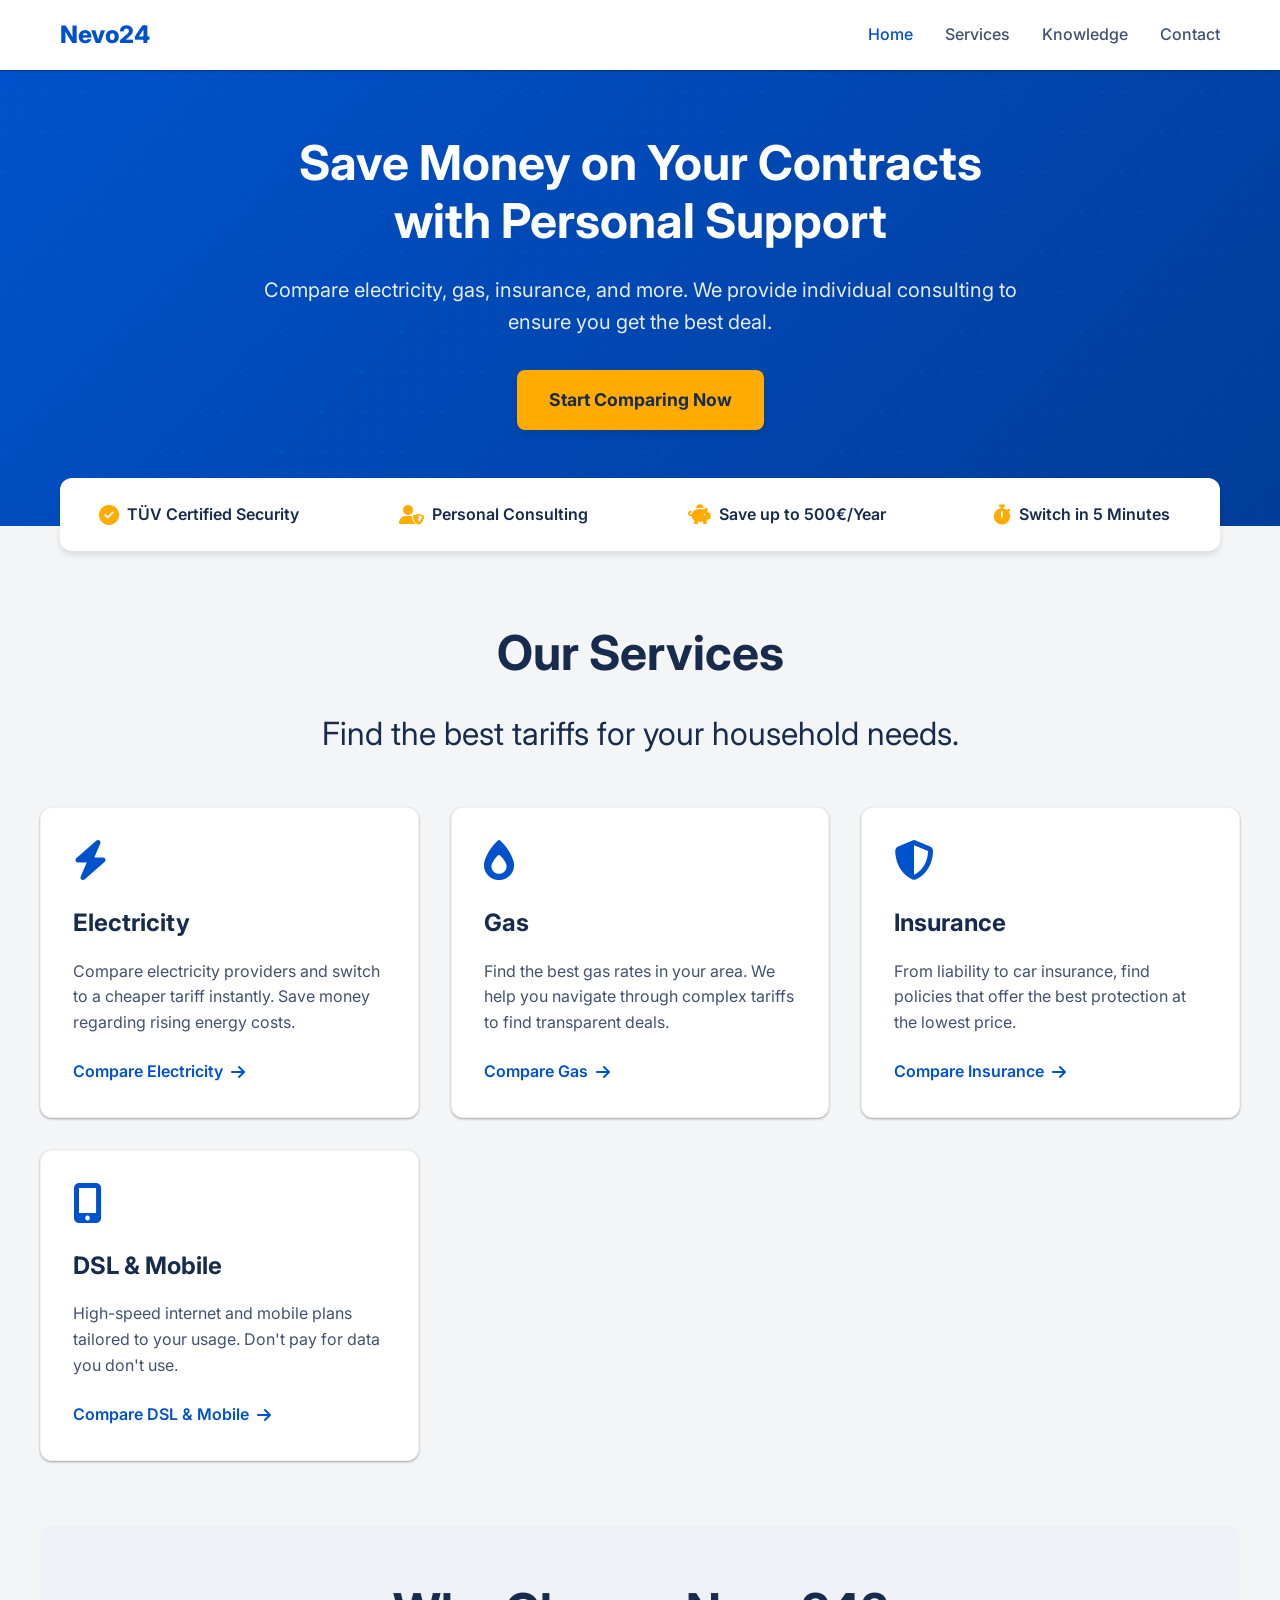
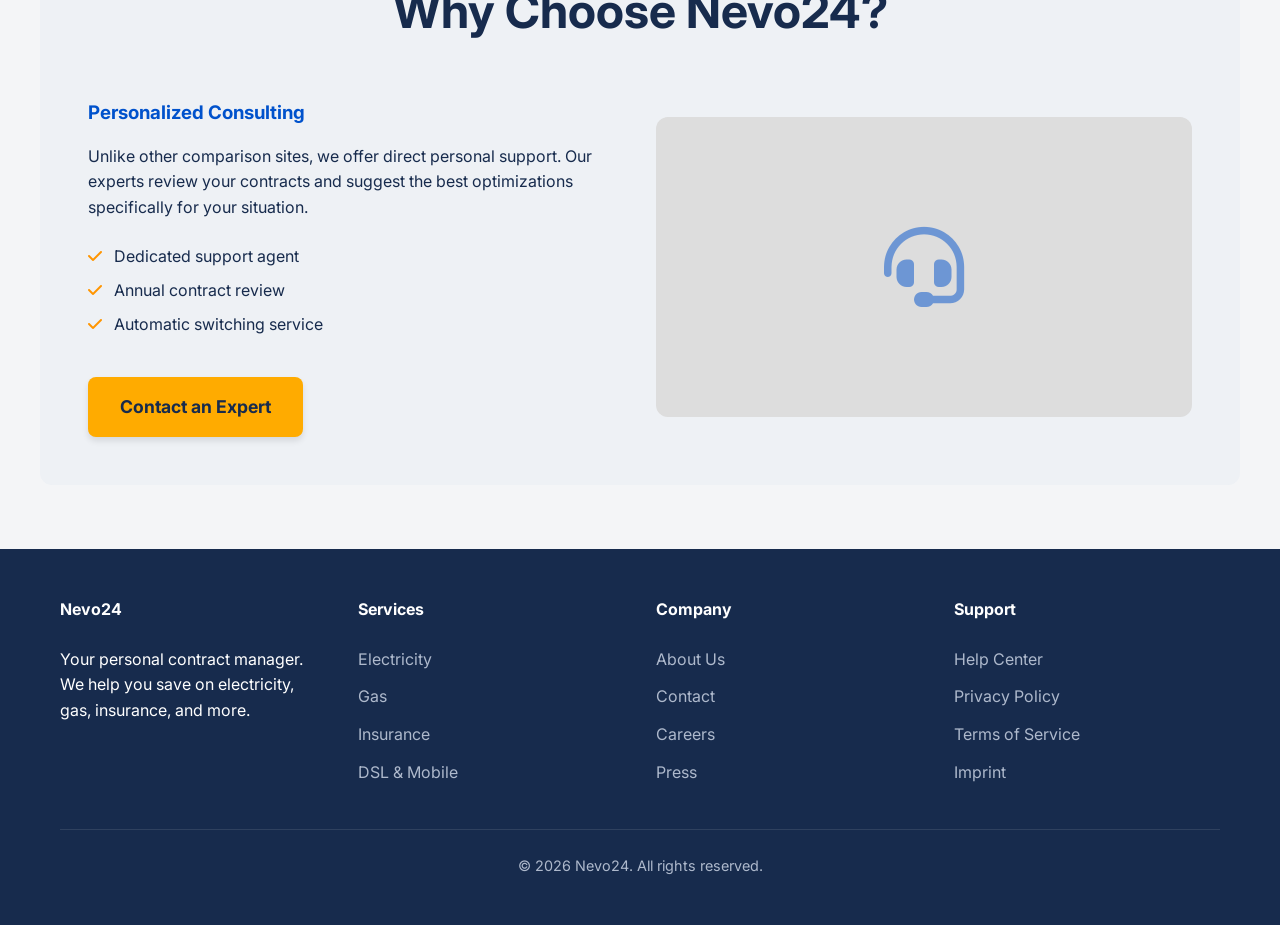
==== nevo24/index.html @ 743e7f35 "Refactor CSS architecture, implement mailto contact form and cleanup file structure" ====
<!DOCTYPE html>
<html lang="en">

<head>
    <meta charset="UTF-8">
    <meta name="viewport" content="width=device-width, initial-scale=1.0">
    <title>Nevo24 - Compare Contracts & Save | Electricity, Gas, Insurance</title>
    <meta name="description"
        content="Compare electricity, gas, insurance, and more with Nevo24. Get personal consulting support and find the best deals for your needs.">
    <link rel="stylesheet" href="css/main.css">
    <link href="https://fonts.googleapis.com/css2?family=Inter:wght@400;500;600;700;800&display=swap" rel="stylesheet">
    <!-- FontAwesome for Icons -->
    <link rel="stylesheet" href="https://cdnjs.cloudflare.com/ajax/libs/font-awesome/6.4.0/css/all.min.css">
</head>

<body>
    <header>
        <div class="container">
            <nav>
                <a href="index.html" class="logo">Nevo24</a>
                <div class="nav-links">
                    <a href="index.html" class="active">Home</a>
                    <a href="services.html">Services</a>
                    <a href="knowledge.html">Knowledge</a>
                    <a href="contact.html">Contact</a>
                </div>
                <button class="mobile-menu-btn" aria-label="Toggle menu">
                    <i class="fas fa-bars"></i>
                </button>
            </nav>
        </div>
    </header>

    <main>
        <section class="hero">
            <div class="container hero-content">
                <h1>Save Money on Your Contracts with Personal Support</h1>
                <p>Compare electricity, gas, insurance, and more. We provide individual consulting to ensure you get the
                    best deal.</p>
                <a href="services.html" class="btn-cta">Start Comparing Now</a>
            </div>
        </section>

        <!-- USP Bar -->
        <div class="container">
            <div class="usp-bar">
                <div class="usp-item">
                    <i class="fas fa-check-circle usp-icon"></i>
                    <span>TÜV Certified Security</span>
                </div>
                <div class="usp-item">
                    <i class="fas fa-user-shield usp-icon"></i>
                    <span>Personal Consulting</span>
                </div>
                <div class="usp-item">
                    <i class="fas fa-piggy-bank usp-icon"></i>
                    <span>Save up to 500€/Year</span>
                </div>
                <div class="usp-item">
                    <i class="fas fa-stopwatch usp-icon"></i>
                    <span>Switch in 5 Minutes</span>
                </div>
            </div>
        </div>

        <section class="section container">
            <div class="section-title">
                <h2>Our Services</h2>
                <p>Find the best tariffs for your household needs.</p>
            </div>

            <div class="grid">
                <article class="card">
                    <i class="fas fa-bolt card-icon"></i>
                    <h3>Electricity</h3>
                    <p>Compare electricity providers and switch to a cheaper tariff instantly. Save money regarding
                        rising energy costs.</p>
                    <a href="services.html#electricity" class="card-link">Compare Electricity <i
                            class="fas fa-arrow-right"></i></a>
                </article>

                <article class="card">
                    <i class="fas fa-burn card-icon"></i>
                    <h3>Gas</h3>
                    <p>Find the best gas rates in your area. We help you navigate through complex tariffs to find
                        transparent deals.</p>
                    <a href="services.html#gas" class="card-link">Compare Gas <i class="fas fa-arrow-right"></i></a>
                </article>

                <article class="card">
                    <i class="fas fa-shield-alt card-icon"></i>
                    <h3>Insurance</h3>
                    <p>From liability to car insurance, find policies that offer the best protection at the lowest
                        price.</p>
                    <a href="services.html#insurance" class="card-link">Compare Insurance <i
                            class="fas fa-arrow-right"></i></a>
                </article>

                <article class="card">
                    <i class="fas fa-mobile-alt card-icon"></i>
                    <h3>DSL & Mobile</h3>
                    <p>High-speed internet and mobile plans tailored to your usage. Don't pay for data you don't use.
                    </p>
                    <a href="services.html#dsl" class="card-link">Compare DSL & Mobile <i
                            class="fas fa-arrow-right"></i></a>
                </article>
            </div>
        </section>

        <section class="section container" style="background-color: #eef1f5; border-radius: 12px; padding: 3rem;">
            <div class="section-title">
                <h2>Why Choose Nevo24?</h2>
            </div>
            <div class="grid" style="grid-template-columns: 1fr 1fr; align-items: center;">
                <div>
                    <h3 style="margin-bottom: 1rem; color: var(--primary-color);">Personalized Consulting</h3>
                    <p style="margin-bottom: 1.5rem;">Unlike other comparison sites, we offer direct personal support.
                        Our experts review your contracts and suggest the best optimizations specifically for your
                        situation.</p>
                    <ul style="list-style: none;">
                        <li style="margin-bottom: 0.5rem;"><i class="fas fa-check"
                                style="color: var(--accent-hover); margin-right: 0.5rem;"></i> Dedicated support agent
                        </li>
                        <li style="margin-bottom: 0.5rem;"><i class="fas fa-check"
                                style="color: var(--accent-hover); margin-right: 0.5rem;"></i> Annual contract review
                        </li>
                        <li style="margin-bottom: 0.5rem;"><i class="fas fa-check"
                                style="color: var(--accent-hover); margin-right: 0.5rem;"></i> Automatic switching
                            service</li>
                    </ul>
                    <a href="contact.html" class="btn-cta" style="margin-top: 2rem;">Contact an Expert</a>
                </div>
                <!-- Placeholder for an image -->
                <div
                    style="background-color: #ddd; height: 300px; border-radius: 12px; display: flex; align-items: center; justify-content: center; color: #666;">
                    <i class="fas fa-headset" style="font-size: 5rem; color: var(--primary-color); opacity: 0.5;"></i>
                </div>
            </div>
        </section>
    </main>

    <footer>
        <div class="container">
            <div class="footer-content">
                <div class="footer-col">
                    <h4>Nevo24</h4>
                    <p>Your personal contract manager. We help you save on electricity, gas, insurance, and more.</p>
                </div>
                <div class="footer-col">
                    <h4>Services</h4>
                    <ul>
                        <li><a href="services.html#electricity">Electricity</a></li>
                        <li><a href="services.html#gas">Gas</a></li>
                        <li><a href="services.html#insurance">Insurance</a></li>
                        <li><a href="services.html#dsl">DSL & Mobile</a></li>
                    </ul>
                </div>
                <div class="footer-col">
                    <h4>Company</h4>
                    <ul>
                        <li><a href="#">About Us</a></li>
                        <li><a href="contact.html">Contact</a></li>
                        <li><a href="#">Careers</a></li>
                        <li><a href="#">Press</a></li>
                    </ul>
                </div>
                <div class="footer-col">
                    <h4>Support</h4>
                    <ul>
                        <li><a href="knowledge.html">Help Center</a></li>
                        <li><a href="#">Privacy Policy</a></li>
                        <li><a href="#">Terms of Service</a></li>
                        <li><a href="#">Imprint</a></li>
                    </ul>
                </div>
            </div>
            <div class="footer-bottom">
                &copy; 2026 Nevo24. All rights reserved.
            </div>
        </div>
    </footer>

    <script src="js/main.js"></script>
</body>

</html>
---- nevo24/css/main.css ----
/* Base */
@import './base/variables.css';
@import './base/reset.css';
@import './base/typography.css';

/* Layouts */
@import './layouts/grid.css';
@import './layouts/utilities.css';

/* Components */
@import './components/navbar.css';
@import './components/hero.css';
@import './components/buttons.css';
@import './components/usp.css';
@import './components/card.css';
@import './components/forms.css';
@import './components/footer.css';
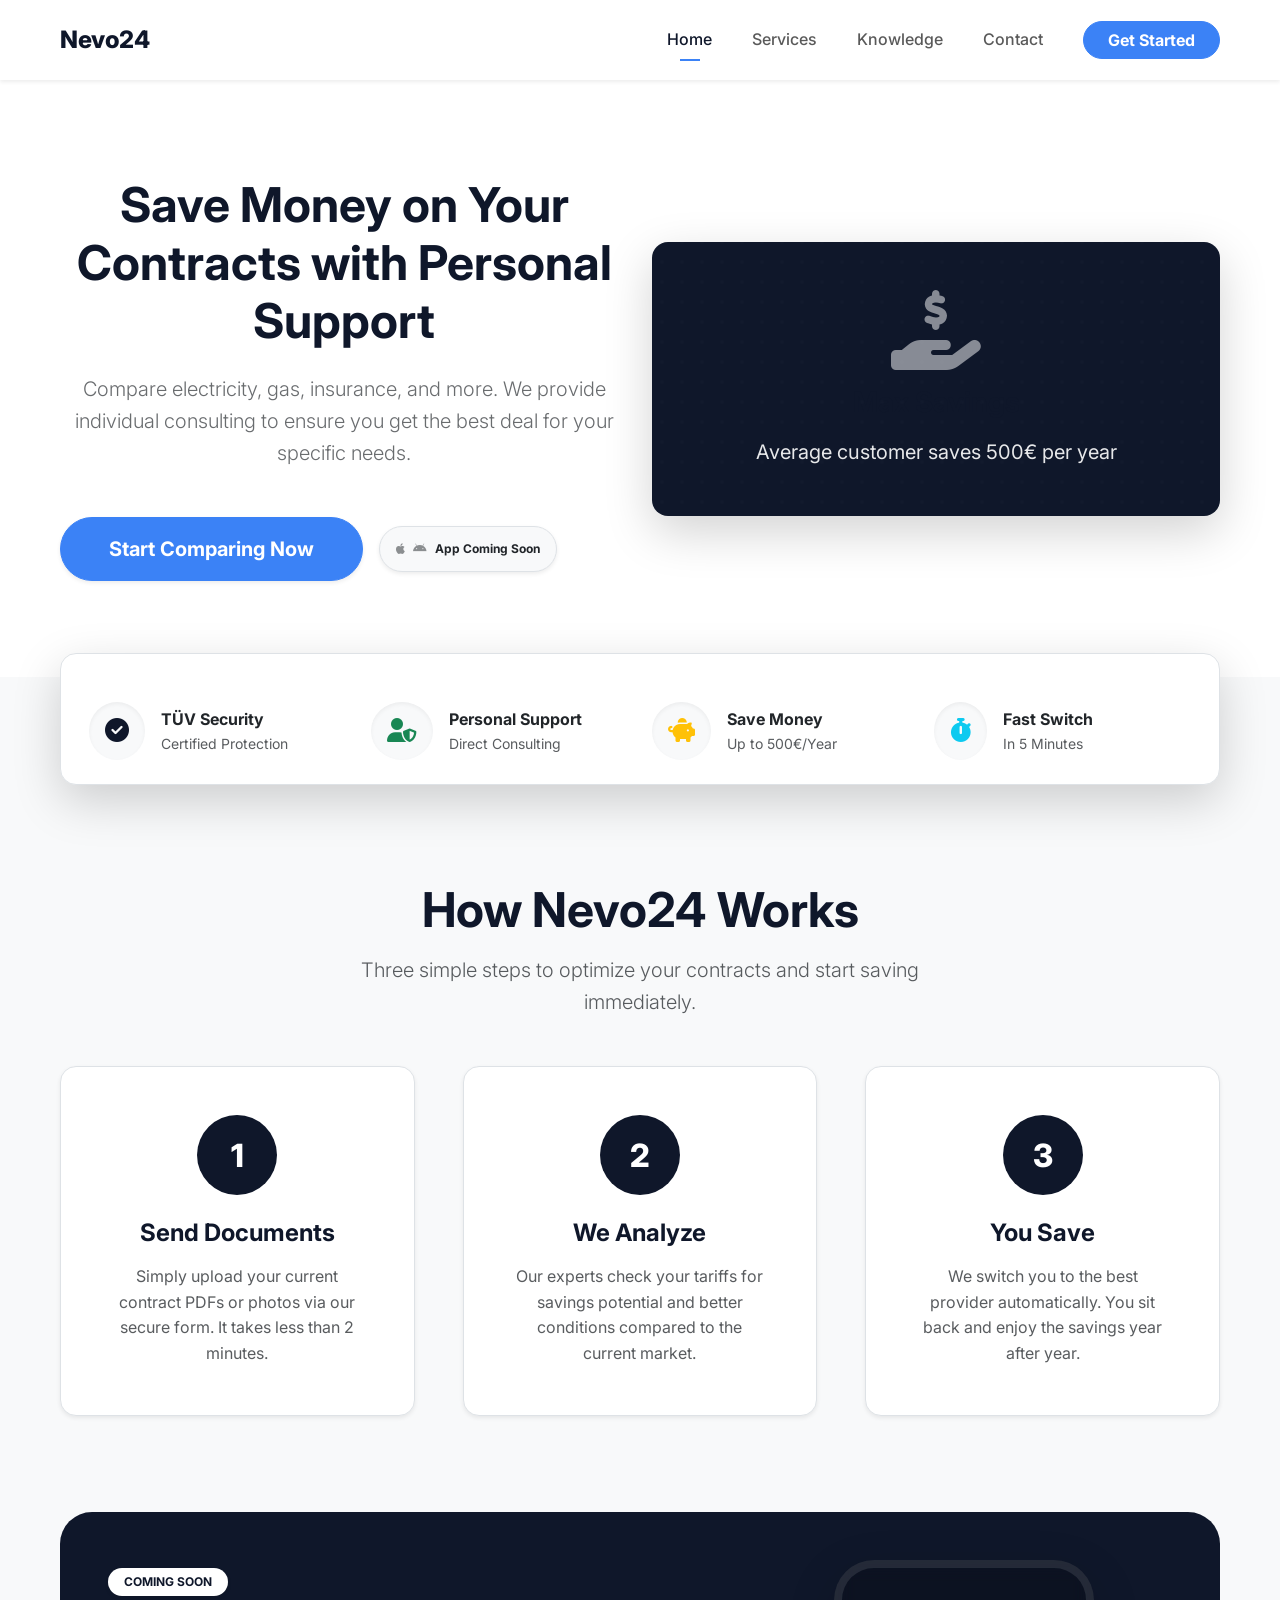
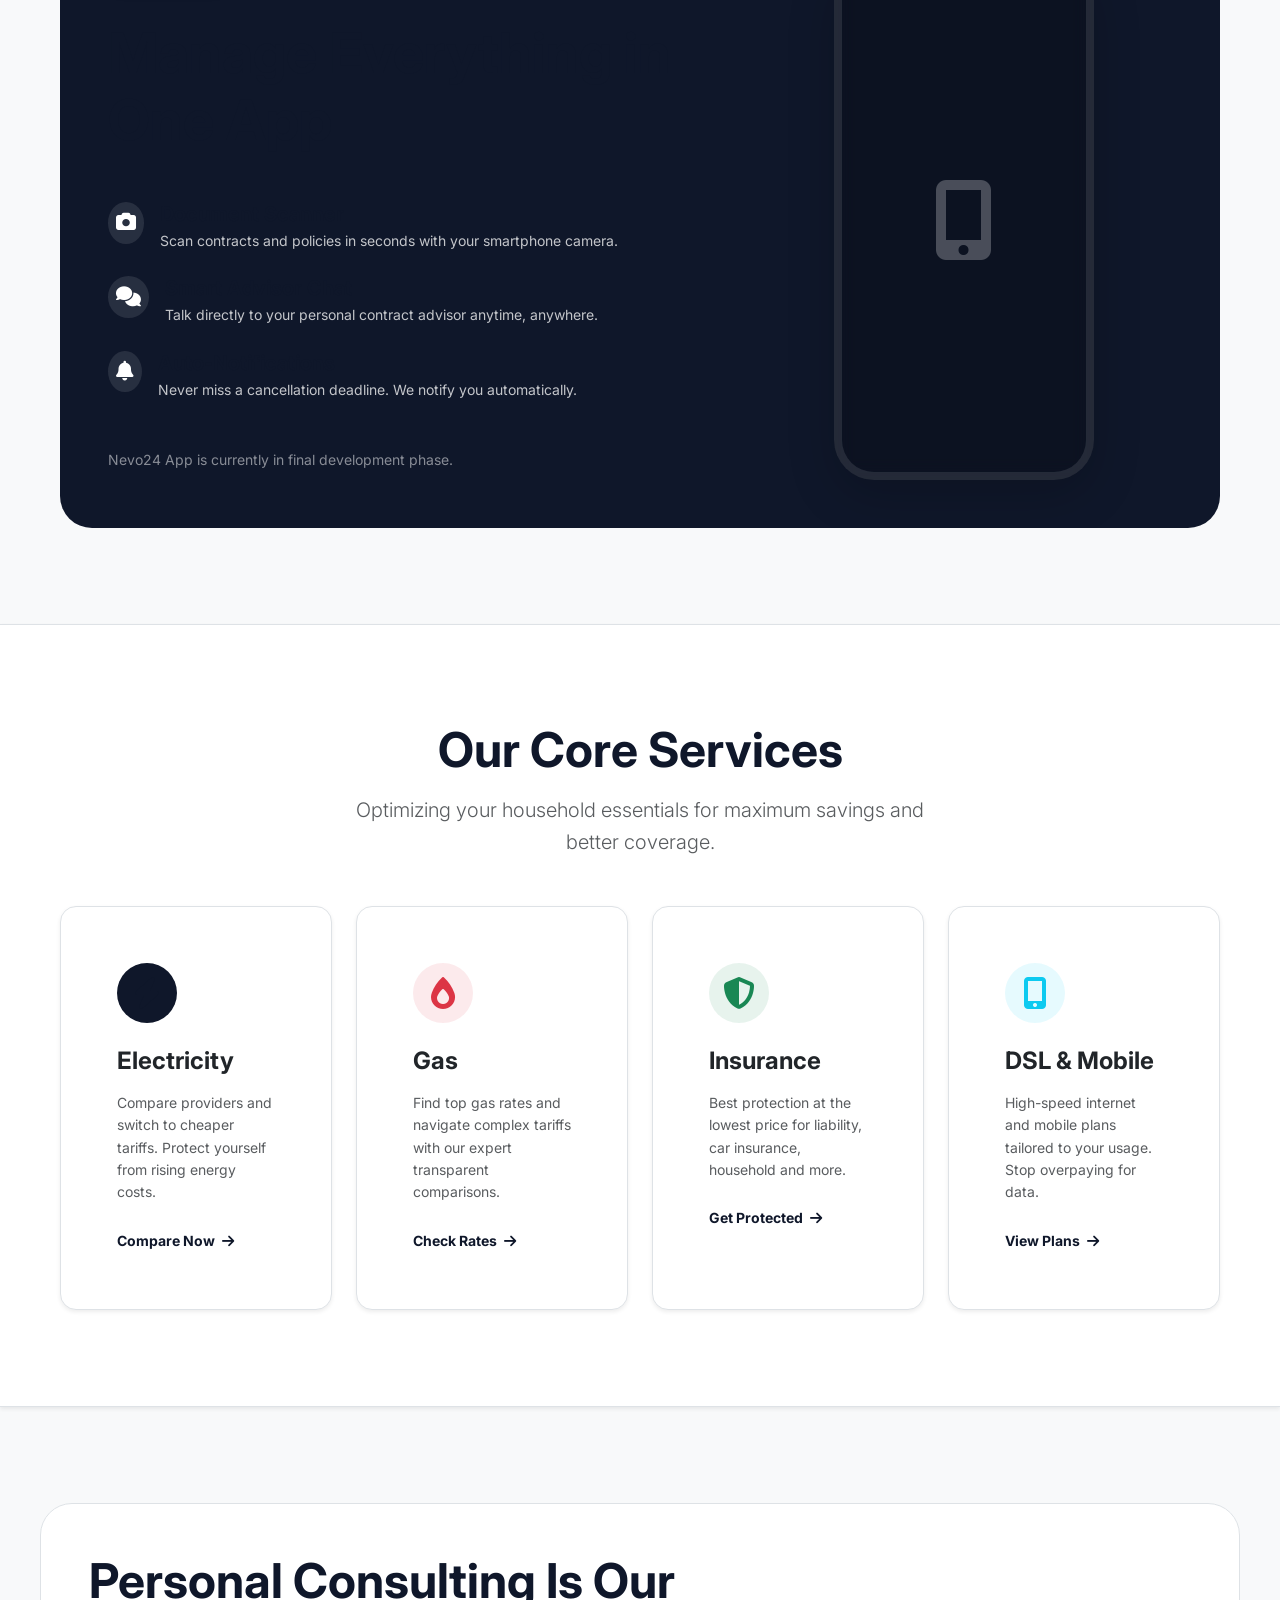
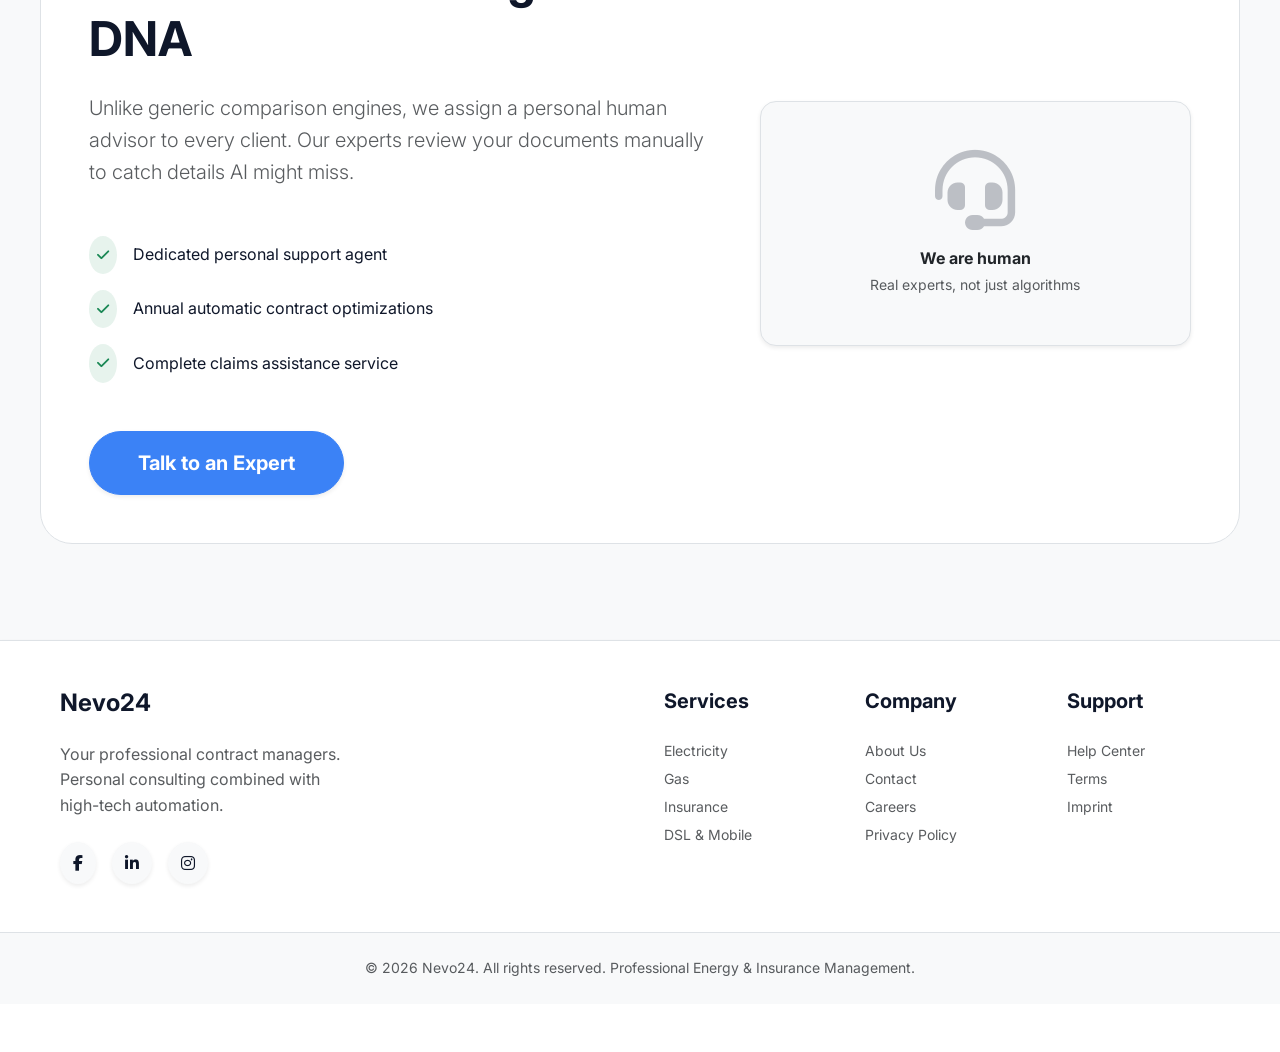
==== commit 4b21cb61: "Refine website design with Bootstrap 5 and AOS, and remove language switcher" ====
--- a/nevo24/index.html
+++ b/nevo24/index.html
@@ -7,179 +7,397 @@
     <title>Nevo24 - Compare Contracts & Save | Electricity, Gas, Insurance</title>
     <meta name="description"
         content="Compare electricity, gas, insurance, and more with Nevo24. Get personal consulting support and find the best deals for your needs.">
+
+    <!-- Bootstrap 5 CSS -->
+    <link href="https://cdn.jsdelivr.net/npm/bootstrap@5.3.2/dist/css/bootstrap.min.css" rel="stylesheet">
+    <!-- AOS CSS -->
+    <link href="https://unpkg.com/aos@2.3.1/dist/aos.css" rel="stylesheet">
+
     <link rel="stylesheet" href="css/main.css">
     <link href="https://fonts.googleapis.com/css2?family=Inter:wght@400;500;600;700;800&display=swap" rel="stylesheet">
     <!-- FontAwesome for Icons -->
     <link rel="stylesheet" href="https://cdnjs.cloudflare.com/ajax/libs/font-awesome/6.4.0/css/all.min.css">
 </head>
 
-<body>
-    <header>
+<body class="bg-light">
+    <header class="navbar navbar-expand-lg navbar-light bg-white sticky-top shadow-sm py-3">
         <div class="container">
-            <nav>
-                <a href="index.html" class="logo">Nevo24</a>
-                <div class="nav-links">
-                    <a href="index.html" class="active">Home</a>
-                    <a href="services.html">Services</a>
-                    <a href="knowledge.html">Knowledge</a>
-                    <a href="contact.html">Contact</a>
-                </div>
-                <button class="mobile-menu-btn" aria-label="Toggle menu">
-                    <i class="fas fa-bars"></i>
-                </button>
-            </nav>
+            <a href="index.html" class="navbar-brand logo text-decoration-none">Nevo24</a>
+            <button class="navbar-toggler border-0" type="button" data-bs-toggle="collapse"
+                data-bs-target="#navbarContent" aria-label="Toggle navigation">
+                <i class="fas fa-bars"></i>
+            </button>
+            <div class="collapse navbar-collapse" id="navbarContent">
+                <div class="navbar-nav ms-auto gap-4 align-items-lg-center">
+                    <a href="index.html" class="nav-link active fw-medium">Home</a>
+                    <a href="services.html" class="nav-link fw-medium">Services</a>
+                    <a href="knowledge.html" class="nav-link fw-medium">Knowledge</a>
+                    <a href="contact.html" class="nav-link fw-medium">Contact</a>
+                    <a href="contact.html" class="btn btn-primary px-4 rounded-pill fw-bold ms-lg-2">Get Started</a>
+                </div>
+            </div>
         </div>
     </header>
 
     <main>
-        <section class="hero">
-            <div class="container hero-content">
-                <h1>Save Money on Your Contracts with Personal Support</h1>
-                <p>Compare electricity, gas, insurance, and more. We provide individual consulting to ensure you get the
-                    best deal.</p>
-                <a href="services.html" class="btn-cta">Start Comparing Now</a>
+        <section class="hero py-5 min-vh-75 d-flex align-items-center bg-white">
+            <div class="container py-5">
+                <div class="row align-items-center">
+                    <div class="col-lg-6 hero-content" data-aos="fade-up">
+                        <h1 class="display-3 fw-bold mb-4 text-primary">Save Money on Your Contracts with Personal
+                            Support</h1>
+                        <p class="lead text-muted mb-5">Compare electricity, gas, insurance, and more. We provide
+                            individual consulting to ensure you get the best deal for your specific needs.</p>
+                        <div class="d-flex flex-wrap gap-3 align-items-center">
+                            <a href="services.html"
+                                class="btn btn-primary btn-lg px-5 py-3 rounded-pill fw-bold shadow-sm">Start Comparing
+                                Now</a>
+                            <div
+                                class="badge rounded-pill bg-light text-dark p-3 border shadow-sm d-flex align-items-center gap-2">
+                                <i class="fab fa-apple opacity-50"></i> <i class="fab fa-android opacity-50"></i>
+                                <span class="fw-bold">App Coming Soon</span>
+                            </div>
+                        </div>
+                    </div>
+                    <div class="col-lg-6 mt-5 mt-lg-0" data-aos="fade-left" data-aos-delay="200">
+                        <div class="position-relative">
+                            <div
+                                class="bg-primary rounded-4 shadow-lg p-5 text-white text-center transform-hover transition">
+                                <i class="fas fa-hand-holding-usd display-1 opacity-50 mb-3"></i>
+                                <h3 class="fw-bold">Max Savings</h3>
+                                <p class="mb-0">Average customer saves 500€ per year</p>
+                            </div>
+                        </div>
+                    </div>
+                </div>
             </div>
         </section>
 
         <!-- USP Bar -->
-        <div class="container">
-            <div class="usp-bar">
-                <div class="usp-item">
-                    <i class="fas fa-check-circle usp-icon"></i>
-                    <span>TÜV Certified Security</span>
-                </div>
-                <div class="usp-item">
-                    <i class="fas fa-user-shield usp-icon"></i>
-                    <span>Personal Consulting</span>
-                </div>
-                <div class="usp-item">
-                    <i class="fas fa-piggy-bank usp-icon"></i>
-                    <span>Save up to 500€/Year</span>
-                </div>
-                <div class="usp-item">
-                    <i class="fas fa-stopwatch usp-icon"></i>
-                    <span>Switch in 5 Minutes</span>
+        <div class="container mt-n5 position-relative z-2">
+            <div class="row row-cols-1 row-cols-md-2 row-cols-lg-4 g-4 py-4 px-3 bg-white shadow-lg rounded-4 border mx-0"
+                data-aos="fade-up" data-aos-delay="400">
+                <div class="col d-flex align-items-center gap-3">
+                    <div class="bg-light text-primary rounded-circle p-3 shadow-inner">
+                        <i class="fas fa-check-circle fa-xl"></i>
+                    </div>
+                    <div>
+                        <div class="fw-bold text-dark">TÜV Security</div>
+                        <div class="small text-muted">Certified Protection</div>
+                    </div>
+                </div>
+                <div class="col d-flex align-items-center gap-3">
+                    <div class="bg-light text-success rounded-circle p-3 shadow-inner">
+                        <i class="fas fa-user-shield fa-xl"></i>
+                    </div>
+                    <div>
+                        <div class="fw-bold text-dark">Personal Support</div>
+                        <div class="small text-muted">Direct Consulting</div>
+                    </div>
+                </div>
+                <div class="col d-flex align-items-center gap-3">
+                    <div class="bg-light text-warning rounded-circle p-3 shadow-inner">
+                        <i class="fas fa-piggy-bank fa-xl"></i>
+                    </div>
+                    <div>
+                        <div class="fw-bold text-dark">Save Money</div>
+                        <div class="small text-muted">Up to 500€/Year</div>
+                    </div>
+                </div>
+                <div class="col d-flex align-items-center gap-3">
+                    <div class="bg-light text-info rounded-circle p-3 shadow-inner">
+                        <i class="fas fa-stopwatch fa-xl"></i>
+                    </div>
+                    <div>
+                        <div class="fw-bold text-dark">Fast Switch</div>
+                        <div class="small text-muted">In 5 Minutes</div>
+                    </div>
                 </div>
             </div>
         </div>
 
-        <section class="section container">
-            <div class="section-title">
-                <h2>Our Services</h2>
-                <p>Find the best tariffs for your household needs.</p>
-            </div>
-
-            <div class="grid">
-                <article class="card">
-                    <i class="fas fa-bolt card-icon"></i>
-                    <h3>Electricity</h3>
-                    <p>Compare electricity providers and switch to a cheaper tariff instantly. Save money regarding
-                        rising energy costs.</p>
-                    <a href="services.html#electricity" class="card-link">Compare Electricity <i
-                            class="fas fa-arrow-right"></i></a>
-                </article>
-
-                <article class="card">
-                    <i class="fas fa-burn card-icon"></i>
-                    <h3>Gas</h3>
-                    <p>Find the best gas rates in your area. We help you navigate through complex tariffs to find
-                        transparent deals.</p>
-                    <a href="services.html#gas" class="card-link">Compare Gas <i class="fas fa-arrow-right"></i></a>
-                </article>
-
-                <article class="card">
-                    <i class="fas fa-shield-alt card-icon"></i>
-                    <h3>Insurance</h3>
-                    <p>From liability to car insurance, find policies that offer the best protection at the lowest
-                        price.</p>
-                    <a href="services.html#insurance" class="card-link">Compare Insurance <i
-                            class="fas fa-arrow-right"></i></a>
-                </article>
-
-                <article class="card">
-                    <i class="fas fa-mobile-alt card-icon"></i>
-                    <h3>DSL & Mobile</h3>
-                    <p>High-speed internet and mobile plans tailored to your usage. Don't pay for data you don't use.
-                    </p>
-                    <a href="services.html#dsl" class="card-link">Compare DSL & Mobile <i
-                            class="fas fa-arrow-right"></i></a>
-                </article>
+        <!-- How it Works -->
+        <section class="section py-5 my-5">
+            <div class="container text-center">
+                <div class="section-title mb-5" data-aos="fade-up">
+                    <h2 class="display-5 fw-bold mb-3">How Nevo24 Works</h2>
+                    <p class="text-muted lead mx-auto" style="max-width: 600px;">Three simple steps to optimize your
+                        contracts and start saving immediately.</p>
+                </div>
+                <div class="row g-5">
+                    <div class="col-md-4" data-aos="fade-up" data-aos-delay="100">
+                        <div class="bg-white p-5 rounded-4 shadow-sm border h-100 transition shadow-hover">
+                            <div class="bg-primary text-white d-inline-flex align-items-center justify-content-center rounded-circle mb-4"
+                                style="width: 80px; height: 80px; font-size: 2rem; font-weight: 800;">1</div>
+                            <h3 class="fw-bold h4 mb-3">Send Documents</h3>
+                            <p class="text-muted mb-0">Simply upload your current contract PDFs or photos via our secure
+                                form. It takes less than 2 minutes.</p>
+                        </div>
+                    </div>
+                    <div class="col-md-4" data-aos="fade-up" data-aos-delay="200">
+                        <div class="bg-white p-5 rounded-4 shadow-sm border h-100 transition shadow-hover">
+                            <div class="bg-primary text-white d-inline-flex align-items-center justify-content-center rounded-circle mb-4"
+                                style="width: 80px; height: 80px; font-size: 2rem; font-weight: 800;">2</div>
+                            <h3 class="fw-bold h4 mb-3">We Analyze</h3>
+                            <p class="text-muted mb-0">Our experts check your tariffs for savings potential and better
+                                conditions compared to the current market.</p>
+                        </div>
+                    </div>
+                    <div class="col-md-4" data-aos="fade-up" data-aos-delay="300">
+                        <div class="bg-white p-5 rounded-4 shadow-sm border h-100 transition shadow-hover">
+                            <div class="bg-primary text-white d-inline-flex align-items-center justify-content-center rounded-circle mb-4"
+                                style="width: 80px; height: 80px; font-size: 2rem; font-weight: 800;">3</div>
+                            <h3 class="fw-bold h4 mb-3">You Save</h3>
+                            <p class="text-muted mb-0">We switch you to the best provider automatically. You sit back
+                                and enjoy the savings year after year.</p>
+                        </div>
+                    </div>
+                </div>
             </div>
         </section>
 
-        <section class="section container" style="background-color: #eef1f5; border-radius: 12px; padding: 3rem;">
-            <div class="section-title">
-                <h2>Why Choose Nevo24?</h2>
-            </div>
-            <div class="grid" style="grid-template-columns: 1fr 1fr; align-items: center;">
-                <div>
-                    <h3 style="margin-bottom: 1rem; color: var(--primary-color);">Personalized Consulting</h3>
-                    <p style="margin-bottom: 1.5rem;">Unlike other comparison sites, we offer direct personal support.
-                        Our experts review your contracts and suggest the best optimizations specifically for your
-                        situation.</p>
-                    <ul style="list-style: none;">
-                        <li style="margin-bottom: 0.5rem;"><i class="fas fa-check"
-                                style="color: var(--accent-hover); margin-right: 0.5rem;"></i> Dedicated support agent
-                        </li>
-                        <li style="margin-bottom: 0.5rem;"><i class="fas fa-check"
-                                style="color: var(--accent-hover); margin-right: 0.5rem;"></i> Annual contract review
-                        </li>
-                        <li style="margin-bottom: 0.5rem;"><i class="fas fa-check"
-                                style="color: var(--accent-hover); margin-right: 0.5rem;"></i> Automatic switching
-                            service</li>
-                    </ul>
-                    <a href="contact.html" class="btn-cta" style="margin-top: 2rem;">Contact an Expert</a>
-                </div>
-                <!-- Placeholder for an image -->
-                <div
-                    style="background-color: #ddd; height: 300px; border-radius: 12px; display: flex; align-items: center; justify-content: center; color: #666;">
-                    <i class="fas fa-headset" style="font-size: 5rem; color: var(--primary-color); opacity: 0.5;"></i>
+        <!-- App Teaser -->
+        <section class="container mb-5 pb-5">
+            <div class="bg-primary p-5 p-lg-5 rounded-5 text-white shadow-xl position-relative overflow-hidden"
+                data-aos="zoom-in">
+                <div class="row align-items-center g-5 position-relative z-2">
+                    <div class="col-lg-7">
+                        <span class="badge bg-white text-primary rounded-pill mb-4 px-3 py-2 fw-bold shadow-sm">COMING
+                            SOON</span>
+                        <h2 class="display-4 fw-bold mb-4">Manage Everything in One App</h2>
+                        <div class="row g-4 mt-2">
+                            <div class="col-md-12 d-flex align-items-start gap-3">
+                                <div class="bg-white bg-opacity-10 rounded-circle p-2 text-white">
+                                    <i class="fas fa-camera fa-lg"></i>
+                                </div>
+                                <div>
+                                    <h5 class="fw-bold mb-1">Document Scanner</h5>
+                                    <p class="mb-0 opacity-75 small">Scan contracts and policies in seconds with your
+                                        smartphone camera.</p>
+                                </div>
+                            </div>
+                            <div class="col-md-12 d-flex align-items-start gap-3">
+                                <div class="bg-white bg-opacity-10 rounded-circle p-2 text-white">
+                                    <i class="fas fa-comments fa-lg"></i>
+                                </div>
+                                <div>
+                                    <h5 class="fw-bold mb-1">Smart Advisor Chat</h5>
+                                    <p class="mb-0 opacity-75 small">Talk directly to your personal contract advisor
+                                        anytime, anywhere.</p>
+                                </div>
+                            </div>
+                            <div class="col-md-12 d-flex align-items-start gap-3">
+                                <div class="bg-white bg-opacity-10 rounded-circle p-2 text-white">
+                                    <i class="fas fa-bell fa-lg"></i>
+                                </div>
+                                <div>
+                                    <h5 class="fw-bold mb-1">Auto-Notifications</h5>
+                                    <p class="mb-0 opacity-75 small">Never miss a cancellation deadline. We notify you
+                                        automatically.</p>
+                                </div>
+                            </div>
+                        </div>
+                        <div class="mt-5 opacity-50 small fs-italic">Nevo24 App is currently in final development phase.
+                        </div>
+                    </div>
+                    <div class="col-lg-5 d-none d-lg-block text-center">
+                        <div class="mockup-phone shadow-lg mx-auto"
+                            style="width: 260px; height: 520px; border: 8px solid rgba(255,255,255,0.1); border-radius: 40px; background: rgba(0,0,0,0.2); backdrop-filter: blur(10px); display: flex; align-items: center; justify-content: center;">
+                            <i class="fas fa-mobile-alt display-1 opacity-25"></i>
+                        </div>
+                    </div>
+                </div>
+            </div>
+        </section>
+
+        <section class="py-5 bg-white shadow-sm border-top border-bottom">
+            <div class="container py-5 text-center">
+                <div class="section-title mb-5" data-aos="fade-up">
+                    <h2 class="display-5 fw-bold mb-3">Our Core Services</h2>
+                    <p class="text-muted lead mx-auto" style="max-width: 600px;">Optimizing your household essentials
+                        for maximum savings and better coverage.</p>
+                </div>
+                <div class="row g-4 text-start">
+                    <div class="col-md-6 col-lg-3" data-aos="fade-up" data-aos-delay="100">
+                        <div class="card h-100 border shadow-sm transition shadow-hover rounded-4">
+                            <div class="card-body p-4">
+                                <div class="bg-primary bg-opacity-10 text-primary rounded-circle d-flex align-items-center justify-content-center p-3 mb-4"
+                                    style="width: 60px; height: 60px;">
+                                    <i class="fas fa-bolt fa-2xl"></i>
+                                </div>
+                                <h3 class="fw-bold h5 mb-3">Electricity</h3>
+                                <p class="text-muted small mb-4">Compare providers and switch to cheaper tariffs.
+                                    Protect yourself from rising energy costs.</p>
+                                <a href="services.html#electricity"
+                                    class="text-primary fw-bold text-decoration-none small stretched-link">Compare Now
+                                    <i class="fas fa-arrow-right ms-1"></i></a>
+                            </div>
+                        </div>
+                    </div>
+                    <div class="col-md-6 col-lg-3" data-aos="fade-up" data-aos-delay="200">
+                        <div class="card h-100 border shadow-sm transition shadow-hover rounded-4">
+                            <div class="card-body p-4">
+                                <div class="bg-danger bg-opacity-10 text-danger rounded-circle d-flex align-items-center justify-content-center p-3 mb-4"
+                                    style="width: 60px; height: 60px;">
+                                    <i class="fas fa-burn fa-2xl"></i>
+                                </div>
+                                <h3 class="fw-bold h5 mb-3">Gas</h3>
+                                <p class="text-muted small mb-4">Find top gas rates and navigate complex tariffs with
+                                    our expert transparent comparisons.</p>
+                                <a href="services.html#gas"
+                                    class="text-primary fw-bold text-decoration-none small stretched-link">Check Rates
+                                    <i class="fas fa-arrow-right ms-1"></i></a>
+                            </div>
+                        </div>
+                    </div>
+                    <div class="col-md-6 col-lg-3" data-aos="fade-up" data-aos-delay="300">
+                        <div class="card h-100 border shadow-sm transition shadow-hover rounded-4">
+                            <div class="card-body p-4">
+                                <div class="bg-success bg-opacity-10 text-success rounded-circle d-flex align-items-center justify-content-center p-3 mb-4"
+                                    style="width: 60px; height: 60px;">
+                                    <i class="fas fa-shield-alt fa-2xl"></i>
+                                </div>
+                                <h3 class="fw-bold h5 mb-3">Insurance</h3>
+                                <p class="text-muted small mb-4">Best protection at the lowest price for liability, car
+                                    insurance, household and more.</p>
+                                <a href="services.html#insurance"
+                                    class="text-primary fw-bold text-decoration-none small stretched-link">Get Protected
+                                    <i class="fas fa-arrow-right ms-1"></i></a>
+                            </div>
+                        </div>
+                    </div>
+                    <div class="col-md-6 col-lg-3" data-aos="fade-up" data-aos-delay="400">
+                        <div class="card h-100 border shadow-sm transition shadow-hover rounded-4">
+                            <div class="card-body p-4">
+                                <div class="bg-info bg-opacity-10 text-info rounded-circle d-flex align-items-center justify-content-center p-3 mb-4"
+                                    style="width: 60px; height: 60px;">
+                                    <i class="fas fa-mobile-alt fa-2xl"></i>
+                                </div>
+                                <h3 class="fw-bold h5 mb-3">DSL & Mobile</h3>
+                                <p class="text-muted small mb-4">High-speed internet and mobile plans tailored to your
+                                    usage. Stop overpaying for data.</p>
+                                <a href="services.html#dsl"
+                                    class="text-primary fw-bold text-decoration-none small stretched-link">View Plans <i
+                                        class="fas fa-arrow-right ms-1"></i></a>
+                            </div>
+                        </div>
+                    </div>
+                </div>
+            </div>
+        </section>
+
+        <!-- Why Choose Section -->
+        <section class="section py-5 my-5">
+            <div class="container py-5 px-5 bg-white border shadow-md rounded-5" data-aos="fade-up">
+                <div class="row align-items-center g-5">
+                    <div class="col-lg-7">
+                        <h2 class="display-5 fw-bold mb-4">Personal Consulting Is Our DNA</h2>
+                        <p class="lead text-muted mb-5">Unlike generic comparison engines, we assign a personal human
+                            advisor to every client. Our experts review your documents manually to catch details AI
+                            might miss.</p>
+                        <ul class="list-unstyled mb-5">
+                            <li class="d-flex align-items-center gap-3 mb-3">
+                                <div class="bg-success bg-opacity-10 text-success rounded-circle p-2 small"><i
+                                        class="fas fa-check"></i></div>
+                                <span>Dedicated personal support agent</span>
+                            </li>
+                            <li class="d-flex align-items-center gap-3 mb-3">
+                                <div class="bg-success bg-opacity-10 text-success rounded-circle p-2 small"><i
+                                        class="fas fa-check"></i></div>
+                                <span>Annual automatic contract optimizations</span>
+                            </li>
+                            <li class="d-flex align-items-center gap-3 mb-3">
+                                <div class="bg-success bg-opacity-10 text-success rounded-circle p-2 small"><i
+                                        class="fas fa-check"></i></div>
+                                <span>Complete claims assistance service</span>
+                            </li>
+                        </ul>
+                        <a href="contact.html"
+                            class="btn btn-primary btn-lg px-5 py-3 rounded-pill fw-bold shadow-sm">Talk to an
+                            Expert</a>
+                    </div>
+                    <div class="col-lg-5 text-center px-4">
+                        <div class="bg-light p-5 rounded-4 border shadow-sm position-relative">
+                            <i class="fas fa-headset display-1 text-primary opacity-25 mb-3"></i>
+                            <div class="fw-bold text-dark">We are human</div>
+                            <small class="text-muted">Real experts, not just algorithms</small>
+                        </div>
+                    </div>
                 </div>
             </div>
         </section>
     </main>
 
-    <footer>
-        <div class="container">
-            <div class="footer-content">
-                <div class="footer-col">
-                    <h4>Nevo24</h4>
-                    <p>Your personal contract manager. We help you save on electricity, gas, insurance, and more.</p>
-                </div>
-                <div class="footer-col">
-                    <h4>Services</h4>
-                    <ul>
-                        <li><a href="services.html#electricity">Electricity</a></li>
-                        <li><a href="services.html#gas">Gas</a></li>
-                        <li><a href="services.html#insurance">Insurance</a></li>
-                        <li><a href="services.html#dsl">DSL & Mobile</a></li>
+    <footer class="bg-white pt-5 mt-5 border-top shadow-sm">
+        <div class="container pb-5">
+            <div class="row g-5">
+                <div class="col-lg-4">
+                    <h4 class="fw-bold mb-4 text-primary">Nevo24</h4>
+                    <p class="text-muted mb-4" style="max-width: 300px;">Your professional contract managers. Personal
+                        consulting combined with high-tech automation.</p>
+                    <div class="d-flex gap-3">
+                        <a href="#" class="btn btn-light rounded-circle p-2 text-primary shadow-sm"><i
+                                class="fab fa-facebook-f p-1"></i></a>
+                        <a href="#" class="btn btn-light rounded-circle p-2 text-primary shadow-sm"><i
+                                class="fab fa-linkedin-in p-1"></i></a>
+                        <a href="#" class="btn btn-light rounded-circle p-2 text-primary shadow-sm"><i
+                                class="fab fa-instagram p-1"></i></a>
+                    </div>
+                </div>
+                <div class="col-md-4 col-lg-2 ms-lg-auto">
+                    <h5 class="fw-bold mb-4">Services</h5>
+                    <ul class="list-unstyled text-muted small lh-lg">
+                        <li><a href="services.html#electricity"
+                                class="text-decoration-none text-muted transition hover-primary">Electricity</a></li>
+                        <li><a href="services.html#gas"
+                                class="text-decoration-none text-muted transition hover-primary">Gas</a></li>
+                        <li><a href="services.html#insurance"
+                                class="text-decoration-none text-muted transition hover-primary">Insurance</a></li>
+                        <li><a href="services.html#dsl"
+                                class="text-decoration-none text-muted transition hover-primary">DSL & Mobile</a></li>
                     </ul>
                 </div>
-                <div class="footer-col">
-                    <h4>Company</h4>
-                    <ul>
-                        <li><a href="#">About Us</a></li>
-                        <li><a href="contact.html">Contact</a></li>
-                        <li><a href="#">Careers</a></li>
-                        <li><a href="#">Press</a></li>
+                <div class="col-md-4 col-lg-2">
+                    <h5 class="fw-bold mb-4">Company</h5>
+                    <ul class="list-unstyled text-muted small lh-lg">
+                        <li><a href="#" class="text-decoration-none text-muted transition hover-primary">About Us</a>
+                        </li>
+                        <li><a href="contact.html"
+                                class="text-decoration-none text-muted transition hover-primary">Contact</a></li>
+                        <li><a href="#" class="text-decoration-none text-muted transition hover-primary">Careers</a>
+                        </li>
+                        <li><a href="#" class="text-decoration-none text-muted transition hover-primary">Privacy
+                                Policy</a></li>
                     </ul>
                 </div>
-                <div class="footer-col">
-                    <h4>Support</h4>
-                    <ul>
-                        <li><a href="knowledge.html">Help Center</a></li>
-                        <li><a href="#">Privacy Policy</a></li>
-                        <li><a href="#">Terms of Service</a></li>
-                        <li><a href="#">Imprint</a></li>
+                <div class="col-md-4 col-lg-2">
+                    <h5 class="fw-bold mb-4">Support</h5>
+                    <ul class="list-unstyled text-muted small lh-lg">
+                        <li><a href="knowledge.html"
+                                class="text-decoration-none text-muted transition hover-primary">Help Center</a></li>
+                        <li><a href="#" class="text-decoration-none text-muted transition hover-primary">Terms</a></li>
+                        <li><a href="#" class="text-decoration-none text-muted transition hover-primary">Imprint</a>
+                        </li>
                     </ul>
                 </div>
             </div>
-            <div class="footer-bottom">
-                &copy; 2026 Nevo24. All rights reserved.
-            </div>
+        </div>
+        <div class="bg-light py-4 text-center border-top small text-muted">
+            &copy; 2026 Nevo24. All rights reserved. Professional Energy & Insurance Management.
         </div>
     </footer>
 
+    <!-- Bootstrap 5 JS -->
+    <script src="https://cdn.jsdelivr.net/npm/bootstrap@5.3.2/dist/js/bootstrap.bundle.min.js"></script>
+    <!-- AOS JS -->
+    <script src="https://unpkg.com/aos@2.3.1/dist/aos.js"></script>
+    <script>
+        AOS.init({
+            duration: 800,
+            once: true,
+            easing: 'ease-out-cubic'
+        });
+    </script>
     <script src="js/main.js"></script>
 </body>
 
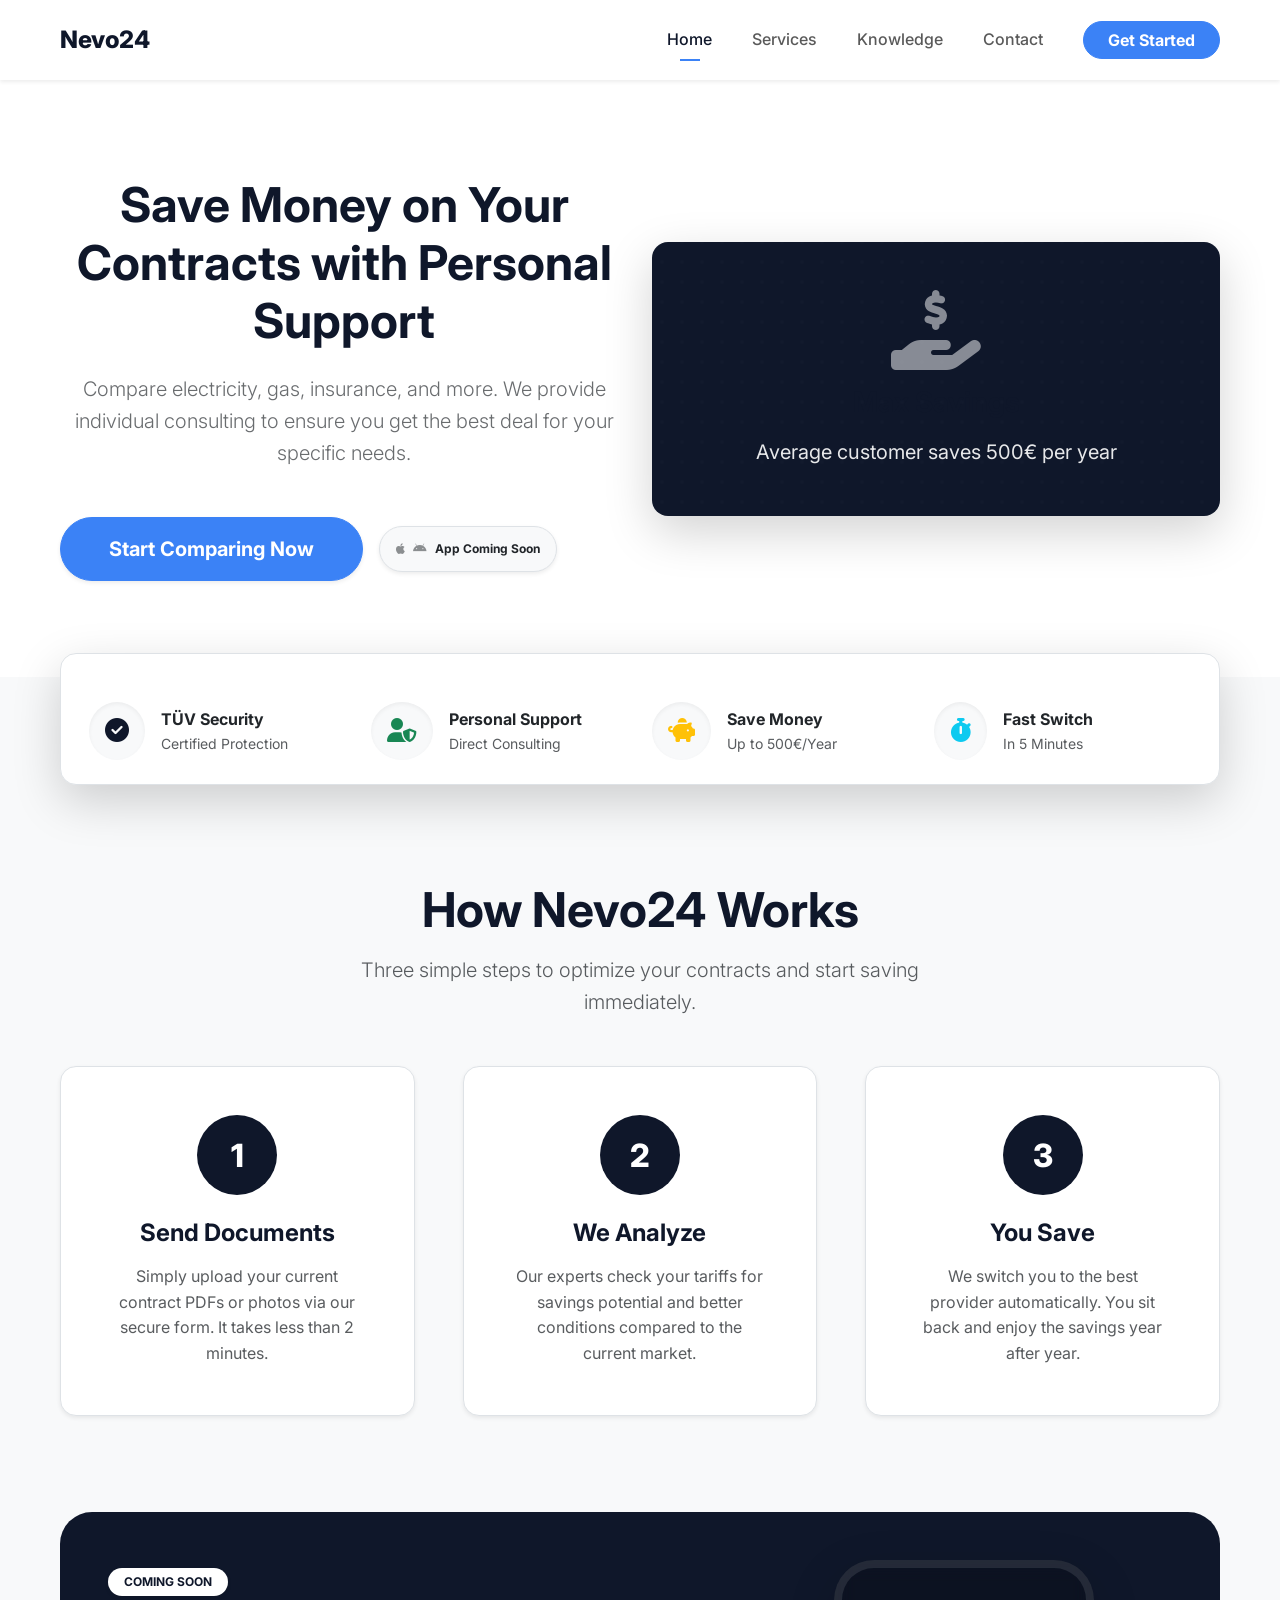
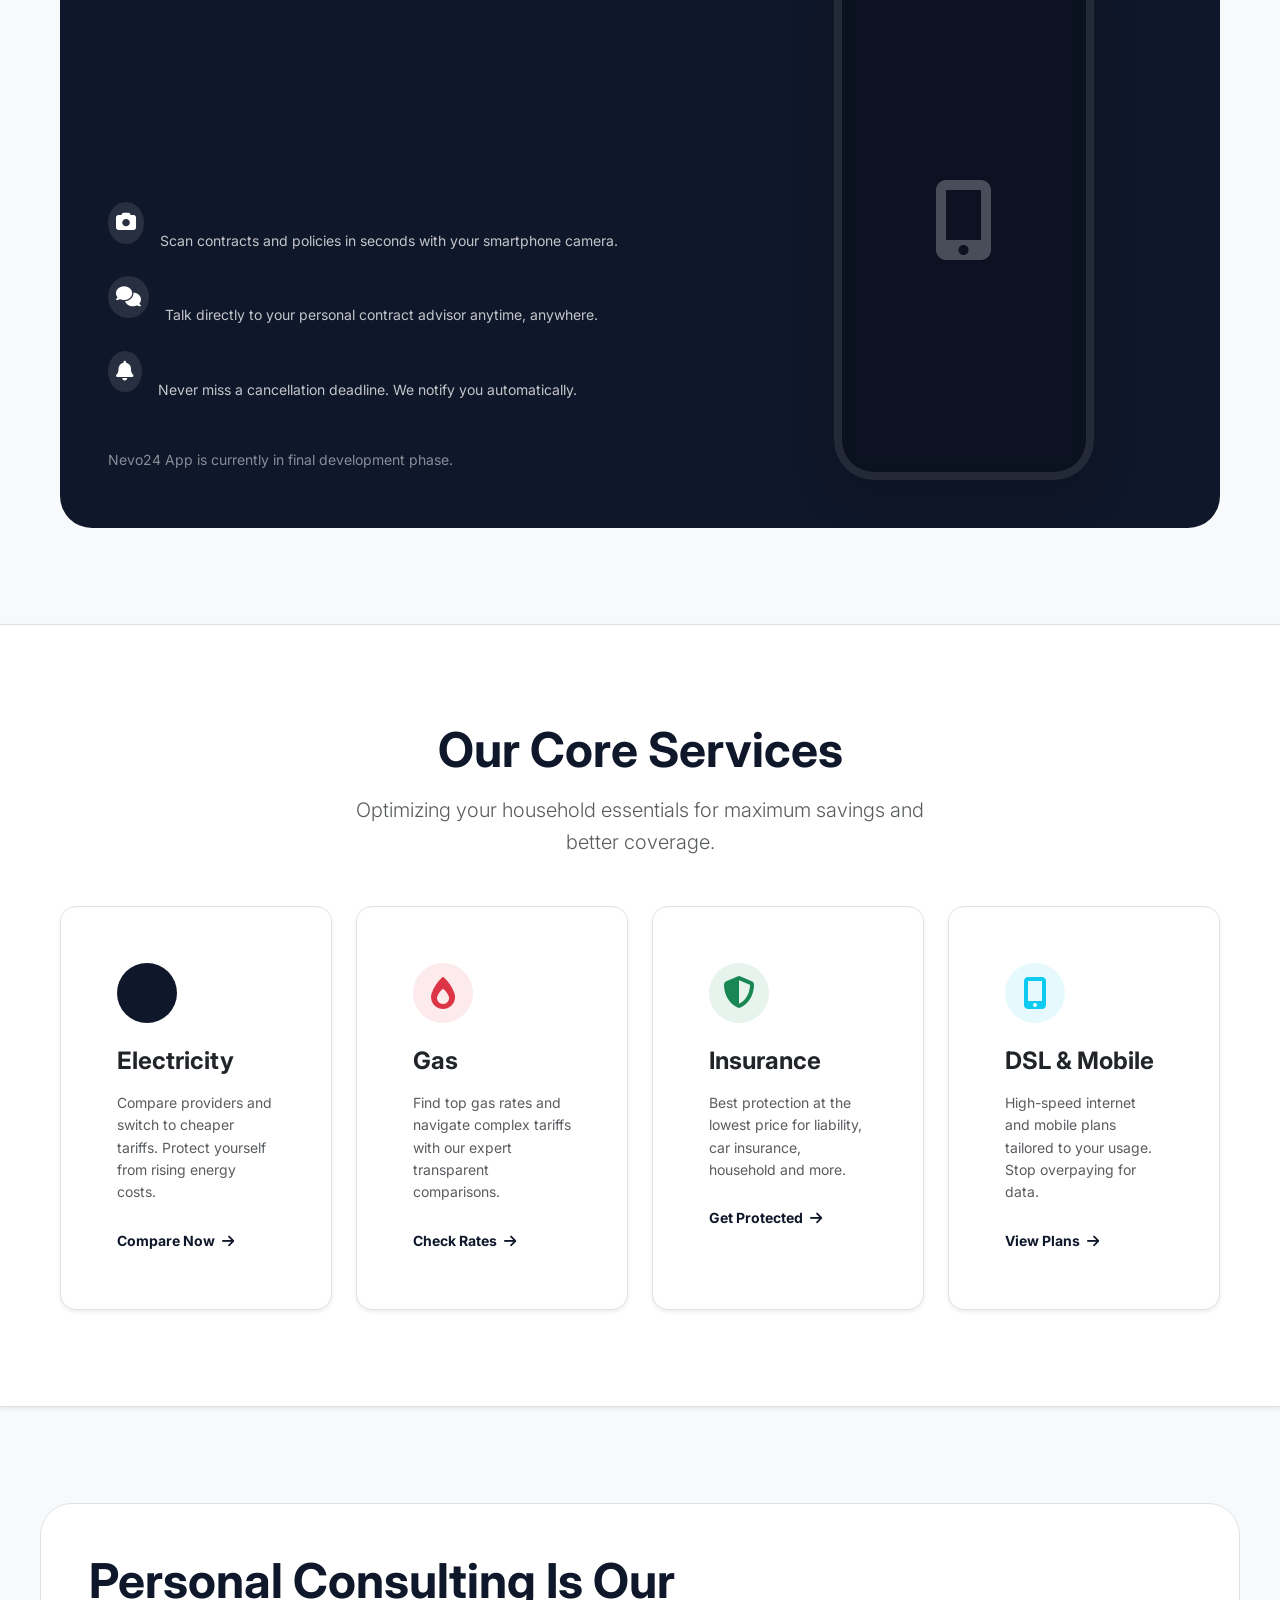
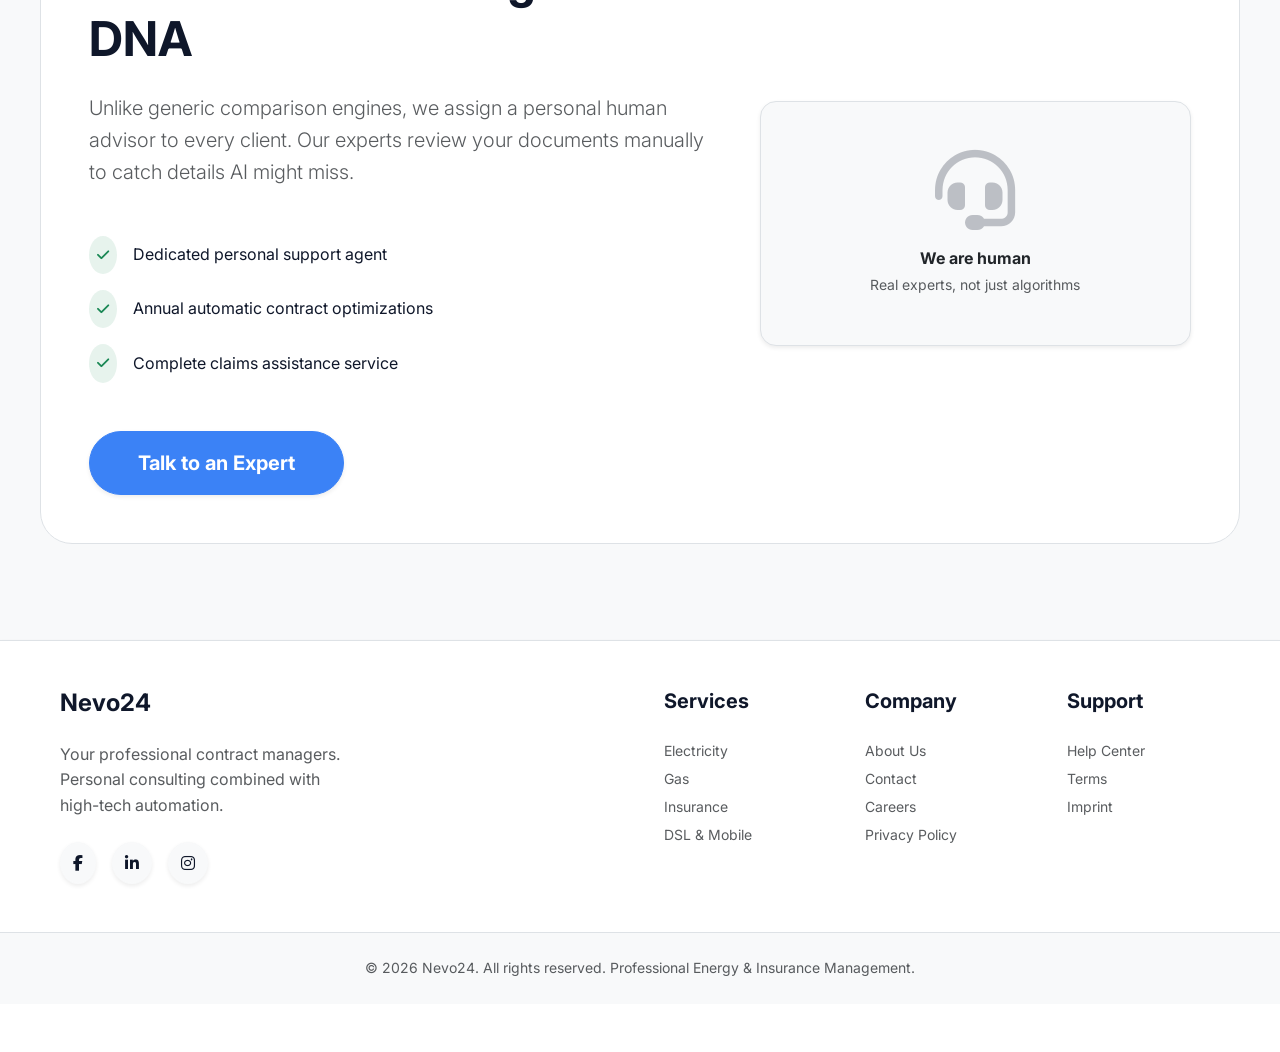
==== commit 2fefac58: "Enhance mobile-friendliness and app integration with meta tags and responsive tweaks" ====
--- a/nevo24/index.html
+++ b/nevo24/index.html
@@ -7,6 +7,15 @@
     <title>Nevo24 - Compare Contracts & Save | Electricity, Gas, Insurance</title>
     <meta name="description"
         content="Compare electricity, gas, insurance, and more with Nevo24. Get personal consulting support and find the best deals for your needs.">
+    <!-- Mobile App Settings -->
+    <meta name="apple-mobile-web-app-capable" content="yes">
+    <meta name="apple-mobile-web-app-status-bar-style" content="black-translucent">
+    <meta name="theme-color" content="#0f172a">
+
+    <!-- Open Graph for better sharing -->
+    <meta property="og:title" content="Nevo24 - Your Personal Contract Manager">
+    <meta property="og:description" content="Compare electricity, gas, and insurance with expert support.">
+    <meta property="og:type" content="website">
 
     <!-- Bootstrap 5 CSS -->
     <link href="https://cdn.jsdelivr.net/npm/bootstrap@5.3.2/dist/css/bootstrap.min.css" rel="stylesheet">
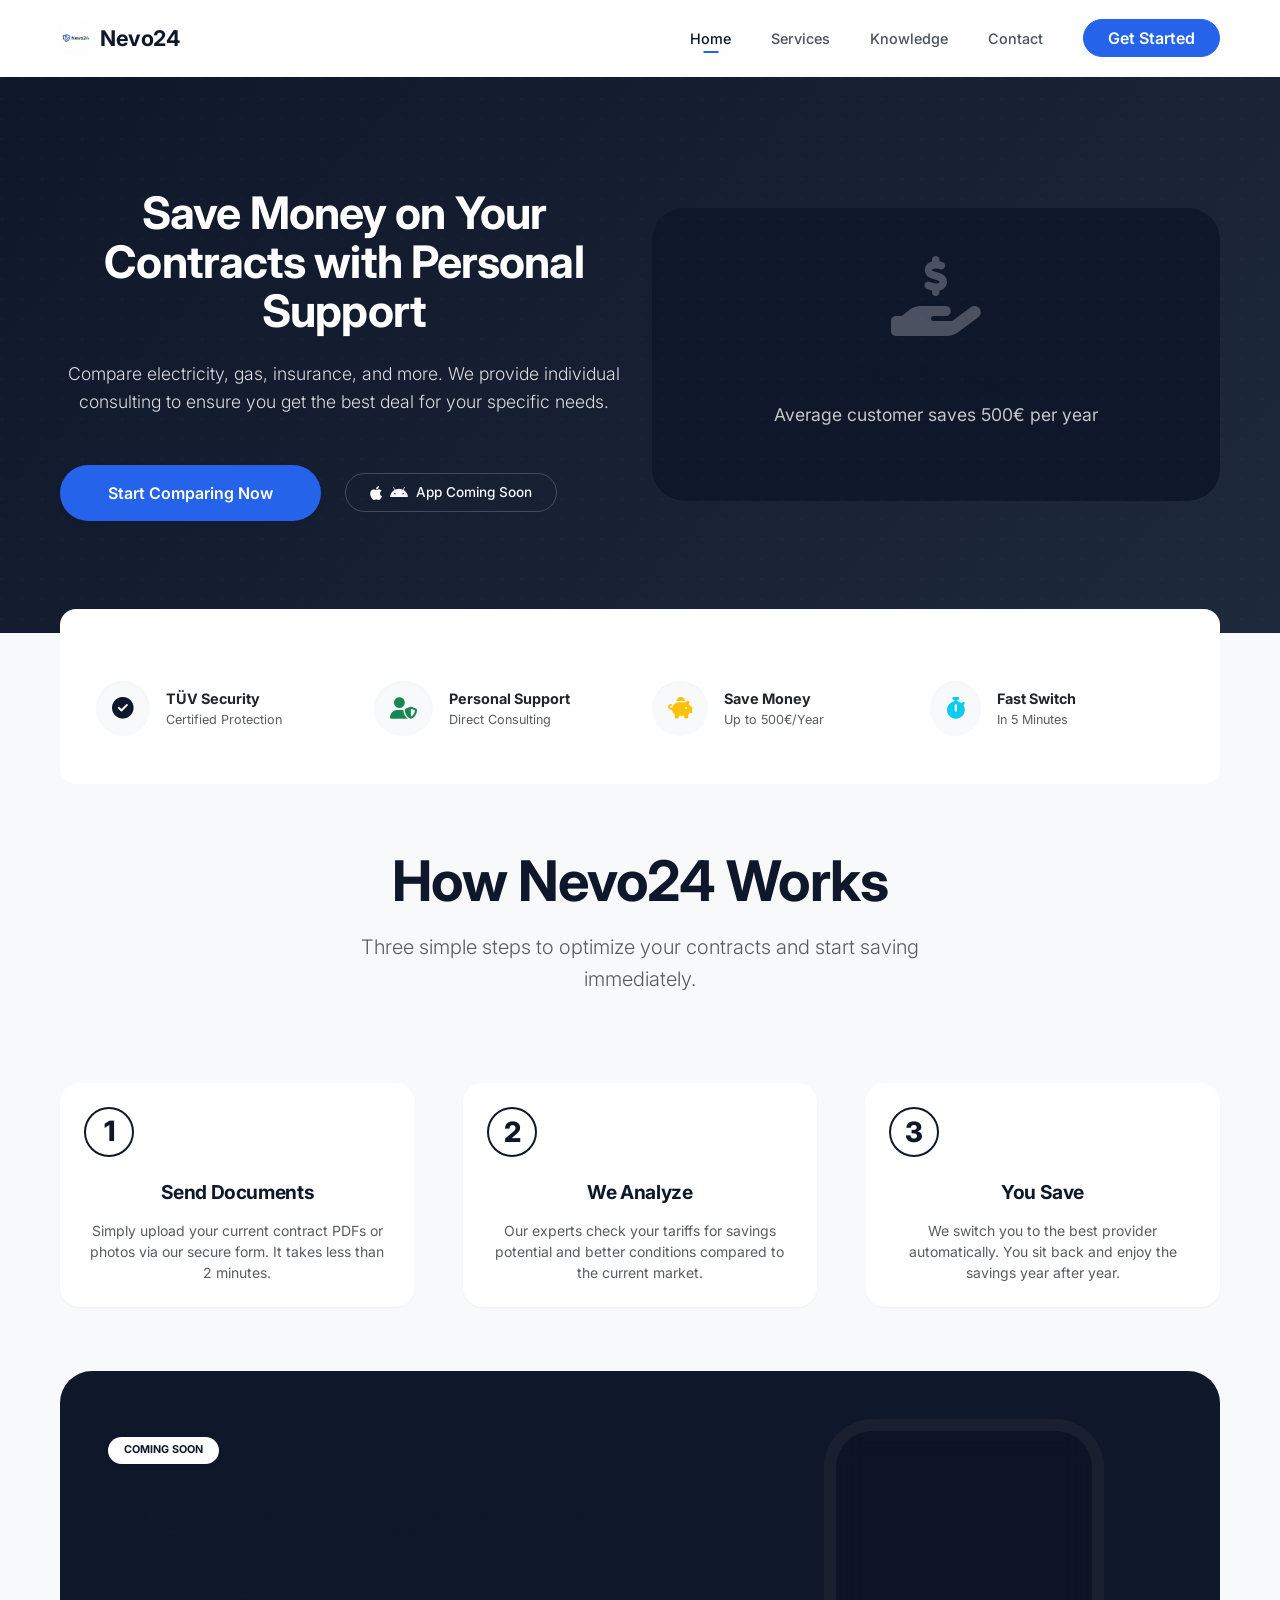
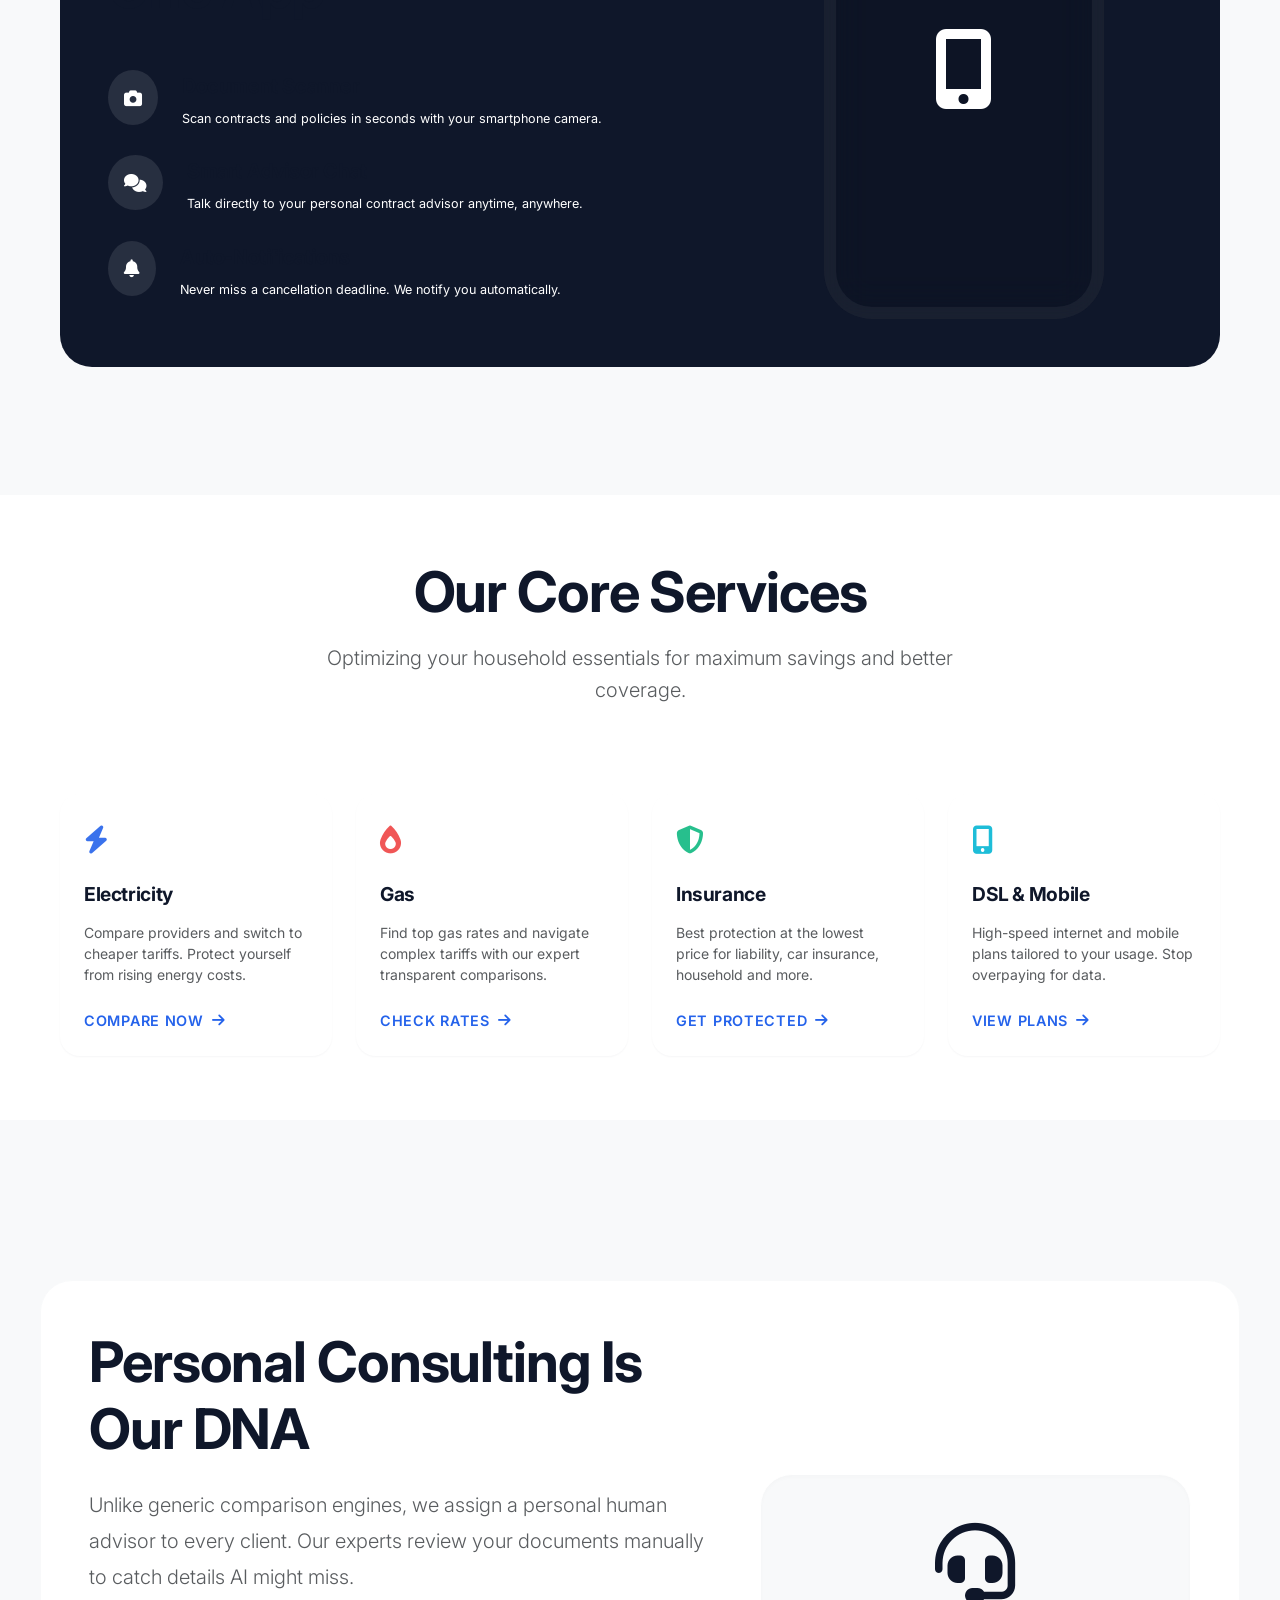
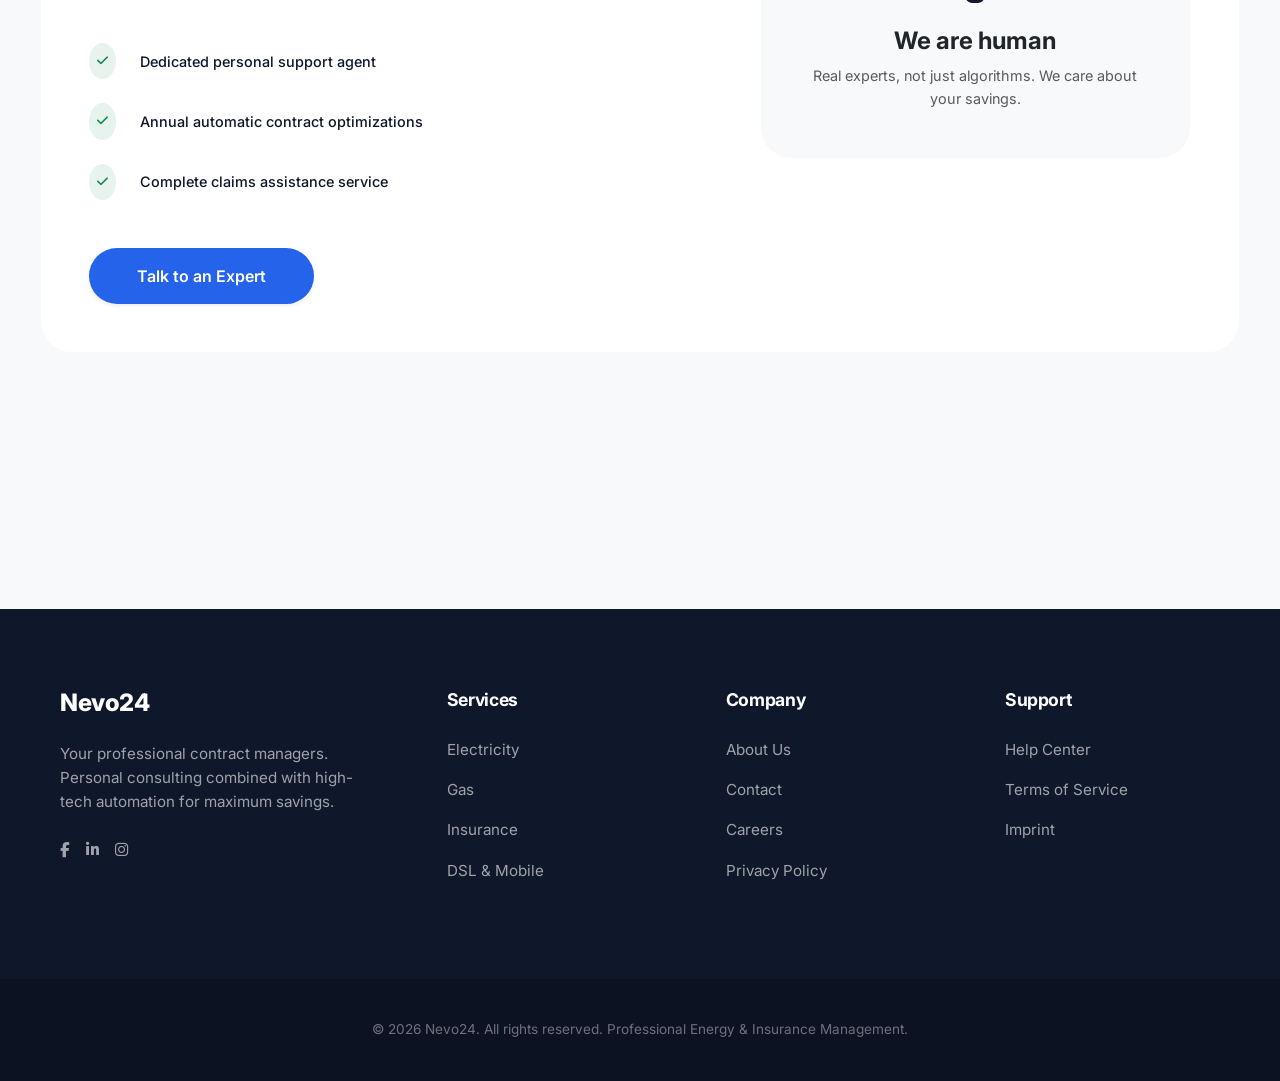
==== commit b731c760: "feat: Implement a comprehensive design refresh across UI components, update variables, and introduce" ====
--- a/nevo24/index.html
+++ b/nevo24/index.html
@@ -29,9 +29,12 @@
 </head>
 
 <body class="bg-light">
-    <header class="navbar navbar-expand-lg navbar-light bg-white sticky-top shadow-sm py-3">
+    <header class="navbar navbar-expand-lg navbar-light bg-white sticky-top py-3">
         <div class="container">
-            <a href="index.html" class="navbar-brand logo text-decoration-none">Nevo24</a>
+            <a href="index.html" class="navbar-brand logo d-flex align-items-center gap-2 text-decoration-none">
+                <img src="img/logo.png" alt="Nevo24 Logo" height="32">
+                <span>Nevo24</span>
+            </a>
             <button class="navbar-toggler border-0" type="button" data-bs-toggle="collapse"
                 data-bs-target="#navbarContent" aria-label="Toggle navigation">
                 <i class="fas fa-bars"></i>
@@ -42,39 +45,40 @@
                     <a href="services.html" class="nav-link fw-medium">Services</a>
                     <a href="knowledge.html" class="nav-link fw-medium">Knowledge</a>
                     <a href="contact.html" class="nav-link fw-medium">Contact</a>
-                    <a href="contact.html" class="btn btn-primary px-4 rounded-pill fw-bold ms-lg-2">Get Started</a>
+                    <a href="contact.html" class="btn btn-primary px-4 rounded-pill ms-lg-2">Get Started</a>
                 </div>
             </div>
         </div>
     </header>
 
     <main>
-        <section class="hero py-5 min-vh-75 d-flex align-items-center bg-white">
+        <section class="hero d-flex align-items-center bg-white" style="padding: 4rem 0; min-height: 60vh;">
             <div class="container py-5">
                 <div class="row align-items-center">
                     <div class="col-lg-6 hero-content" data-aos="fade-up">
-                        <h1 class="display-3 fw-bold mb-4 text-primary">Save Money on Your Contracts with Personal
-                            Support</h1>
-                        <p class="lead text-muted mb-5">Compare electricity, gas, insurance, and more. We provide
-                            individual consulting to ensure you get the best deal for your specific needs.</p>
-                        <div class="d-flex flex-wrap gap-3 align-items-center">
-                            <a href="services.html"
-                                class="btn btn-primary btn-lg px-5 py-3 rounded-pill fw-bold shadow-sm">Start Comparing
+                        <h1 class="display-3 fw-bold mb-4">Save Money on Your Contracts with <span
+                                class="text-accent">Personal Support</span></h1>
+                        <p class="lead mb-5" style="font-size: 1.1rem; opacity: 0.85;">Compare electricity, gas,
+                            insurance,
+                            and more. We provide individual consulting to ensure you get the best deal for your specific
+                            needs.</p>
+                        <div class="d-flex flex-wrap gap-4 align-items-center">
+                            <a href="services.html" class="btn btn-cta px-5 py-3 rounded-pill shadow-sm">Start Comparing
                                 Now</a>
-                            <div
-                                class="badge rounded-pill bg-light text-dark p-3 border shadow-sm d-flex align-items-center gap-2">
-                                <i class="fab fa-apple opacity-50"></i> <i class="fab fa-android opacity-50"></i>
-                                <span class="fw-bold">App Coming Soon</span>
+                            <div class="btn btn-outline-light rounded-pill px-4 py-2 d-flex align-items-center gap-2"
+                                style="font-weight: 500; cursor: default; border-color: rgba(255,255,255,0.2);">
+                                <i class="fab fa-apple opacity-60"></i> <i class="fab fa-android opacity-60"></i>
+                                <span style="font-size: 0.85rem;">App Coming Soon</span>
                             </div>
                         </div>
                     </div>
                     <div class="col-lg-6 mt-5 mt-lg-0" data-aos="fade-left" data-aos-delay="200">
                         <div class="position-relative">
-                            <div
-                                class="bg-primary rounded-4 shadow-lg p-5 text-white text-center transform-hover transition">
-                                <i class="fas fa-hand-holding-usd display-1 opacity-50 mb-3"></i>
-                                <h3 class="fw-bold">Max Savings</h3>
-                                <p class="mb-0">Average customer saves 500€ per year</p>
+                            <div class="bg-primary rounded-5 shadow-xl p-5 text-white text-center transition"
+                                style="backdrop-filter: brightness(1.2);">
+                                <i class="fas fa-hand-holding-usd display-1 opacity-25 mb-4"></i>
+                                <h3 class="fw-bold mb-2">Max Savings</h3>
+                                <p class="opacity-75">Average customer saves 500€ per year</p>
                             </div>
                         </div>
                     </div>
@@ -84,7 +88,7 @@
 
         <!-- USP Bar -->
         <div class="container mt-n5 position-relative z-2">
-            <div class="row row-cols-1 row-cols-md-2 row-cols-lg-4 g-4 py-4 px-3 bg-white shadow-lg rounded-4 border mx-0"
+            <div class="row row-cols-1 row-cols-md-2 row-cols-lg-4 g-4 py-5 px-4 bg-white shadow-xl rounded-4 mx-0"
                 data-aos="fade-up" data-aos-delay="400">
                 <div class="col d-flex align-items-center gap-3">
                     <div class="bg-light text-primary rounded-circle p-3 shadow-inner">
@@ -95,6 +99,7 @@
                         <div class="small text-muted">Certified Protection</div>
                     </div>
                 </div>
+                <!-- ... other items ... -->
                 <div class="col d-flex align-items-center gap-3">
                     <div class="bg-light text-success rounded-circle p-3 shadow-inner">
                         <i class="fas fa-user-shield fa-xl"></i>
@@ -126,36 +131,39 @@
         </div>
 
         <!-- How it Works -->
-        <section class="section py-5 my-5">
+        <section class="section" style="padding: 4rem 0;">
             <div class="container text-center">
-                <div class="section-title mb-5" data-aos="fade-up">
-                    <h2 class="display-5 fw-bold mb-3">How Nevo24 Works</h2>
-                    <p class="text-muted lead mx-auto" style="max-width: 600px;">Three simple steps to optimize your
+                <div class="section-title mb-5 pb-4" data-aos="fade-up">
+                    <h2 class="display-4 fw-bold mb-3">How Nevo24 Works</h2>
+                    <p class="text-muted lead mx-auto" style="max-width: 650px;">Three simple steps to optimize your
                         contracts and start saving immediately.</p>
                 </div>
                 <div class="row g-5">
                     <div class="col-md-4" data-aos="fade-up" data-aos-delay="100">
-                        <div class="bg-white p-5 rounded-4 shadow-sm border h-100 transition shadow-hover">
-                            <div class="bg-primary text-white d-inline-flex align-items-center justify-content-center rounded-circle mb-4"
-                                style="width: 80px; height: 80px; font-size: 2rem; font-weight: 800;">1</div>
+                        <div class="card p-4 h-100 shadow-hover">
+                            <div class="text-primary opacity-20 d-inline-flex align-items-center justify-content-center rounded-circle mb-4"
+                                style="width: 50px; height: 50px; font-size: 1.75rem; font-weight: 800; border: 2px solid">
+                                1</div>
                             <h3 class="fw-bold h4 mb-3">Send Documents</h3>
                             <p class="text-muted mb-0">Simply upload your current contract PDFs or photos via our secure
                                 form. It takes less than 2 minutes.</p>
                         </div>
                     </div>
                     <div class="col-md-4" data-aos="fade-up" data-aos-delay="200">
-                        <div class="bg-white p-5 rounded-4 shadow-sm border h-100 transition shadow-hover">
-                            <div class="bg-primary text-white d-inline-flex align-items-center justify-content-center rounded-circle mb-4"
-                                style="width: 80px; height: 80px; font-size: 2rem; font-weight: 800;">2</div>
+                        <div class="card p-4 h-100 shadow-hover">
+                            <div class="text-primary opacity-20 d-inline-flex align-items-center justify-content-center rounded-circle mb-4"
+                                style="width: 50px; height: 50px; font-size: 1.75rem; font-weight: 800; border: 2px solid">
+                                2</div>
                             <h3 class="fw-bold h4 mb-3">We Analyze</h3>
                             <p class="text-muted mb-0">Our experts check your tariffs for savings potential and better
                                 conditions compared to the current market.</p>
                         </div>
                     </div>
                     <div class="col-md-4" data-aos="fade-up" data-aos-delay="300">
-                        <div class="bg-white p-5 rounded-4 shadow-sm border h-100 transition shadow-hover">
-                            <div class="bg-primary text-white d-inline-flex align-items-center justify-content-center rounded-circle mb-4"
-                                style="width: 80px; height: 80px; font-size: 2rem; font-weight: 800;">3</div>
+                        <div class="card p-4 h-100 shadow-hover">
+                            <div class="text-primary opacity-20 d-inline-flex align-items-center justify-content-center rounded-circle mb-4"
+                                style="width: 50px; height: 50px; font-size: 1.75rem; font-weight: 800; border: 2px solid">
+                                3</div>
                             <h3 class="fw-bold h4 mb-3">You Save</h3>
                             <p class="text-muted mb-0">We switch you to the best provider automatically. You sit back
                                 and enjoy the savings year after year.</p>
@@ -166,8 +174,8 @@
         </section>
 
         <!-- App Teaser -->
-        <section class="container mb-5 pb-5">
-            <div class="bg-primary p-5 p-lg-5 rounded-5 text-white shadow-xl position-relative overflow-hidden"
+        <section class="container" style="margin-bottom: 8rem;">
+            <div class="bg-primary p-4 p-lg-5 rounded-5 text-white shadow-xl position-relative overflow-hidden"
                 data-aos="zoom-in">
                 <div class="row align-items-center g-5 position-relative z-2">
                     <div class="col-lg-7">
@@ -175,120 +183,106 @@
                             SOON</span>
                         <h2 class="display-4 fw-bold mb-4">Manage Everything in One App</h2>
                         <div class="row g-4 mt-2">
-                            <div class="col-md-12 d-flex align-items-start gap-3">
-                                <div class="bg-white bg-opacity-10 rounded-circle p-2 text-white">
+                            <div class="col-md-12 d-flex align-items-start gap-4">
+                                <div class="bg-white bg-opacity-10 rounded-circle p-3 text-white">
                                     <i class="fas fa-camera fa-lg"></i>
                                 </div>
-                                <div>
-                                    <h5 class="fw-bold mb-1">Document Scanner</h5>
-                                    <p class="mb-0 opacity-75 small">Scan contracts and policies in seconds with your
+                                <div class="pt-1">
+                                    <h5 class="fw-bold mb-2">Document Scanner</h5>
+                                    <p class="mb-0 opacity-70 small lh-lg">Scan contracts and policies in seconds with
+                                        your
                                         smartphone camera.</p>
                                 </div>
                             </div>
-                            <div class="col-md-12 d-flex align-items-start gap-3">
-                                <div class="bg-white bg-opacity-10 rounded-circle p-2 text-white">
+                            <div class="col-md-12 d-flex align-items-start gap-4">
+                                <div class="bg-white bg-opacity-10 rounded-circle p-3 text-white">
                                     <i class="fas fa-comments fa-lg"></i>
                                 </div>
-                                <div>
-                                    <h5 class="fw-bold mb-1">Smart Advisor Chat</h5>
-                                    <p class="mb-0 opacity-75 small">Talk directly to your personal contract advisor
+                                <div class="pt-1">
+                                    <h5 class="fw-bold mb-2">Smart Advisor Chat</h5>
+                                    <p class="mb-0 opacity-70 small lh-lg">Talk directly to your personal contract
+                                        advisor
                                         anytime, anywhere.</p>
                                 </div>
                             </div>
-                            <div class="col-md-12 d-flex align-items-start gap-3">
-                                <div class="bg-white bg-opacity-10 rounded-circle p-2 text-white">
+                            <div class="col-md-12 d-flex align-items-start gap-4">
+                                <div class="bg-white bg-opacity-10 rounded-circle p-3 text-white">
                                     <i class="fas fa-bell fa-lg"></i>
                                 </div>
-                                <div>
-                                    <h5 class="fw-bold mb-1">Auto-Notifications</h5>
-                                    <p class="mb-0 opacity-75 small">Never miss a cancellation deadline. We notify you
+                                <div class="pt-1">
+                                    <h5 class="fw-bold mb-2">Auto-Notifications</h5>
+                                    <p class="mb-0 opacity-70 small lh-lg">Never miss a cancellation deadline. We notify
+                                        you
                                         automatically.</p>
                                 </div>
                             </div>
                         </div>
-                        <div class="mt-5 opacity-50 small fs-italic">Nevo24 App is currently in final development phase.
-                        </div>
                     </div>
                     <div class="col-lg-5 d-none d-lg-block text-center">
-                        <div class="mockup-phone shadow-lg mx-auto"
-                            style="width: 260px; height: 520px; border: 8px solid rgba(255,255,255,0.1); border-radius: 40px; background: rgba(0,0,0,0.2); backdrop-filter: blur(10px); display: flex; align-items: center; justify-content: center;">
-                            <i class="fas fa-mobile-alt display-1 opacity-25"></i>
-                        </div>
-                    </div>
-                </div>
-            </div>
-        </section>
-
-        <section class="py-5 bg-white shadow-sm border-top border-bottom">
-            <div class="container py-5 text-center">
-                <div class="section-title mb-5" data-aos="fade-up">
-                    <h2 class="display-5 fw-bold mb-3">Our Core Services</h2>
-                    <p class="text-muted lead mx-auto" style="max-width: 600px;">Optimizing your household essentials
+                        <div class="mockup-phone shadow-xl mx-auto"
+                            style="width: 280px; height: 500px; border: 12px solid rgba(255,255,255,0.05); border-radius: 48px; background: rgba(0,0,0,0.1); backdrop-filter: blur(20px); display: flex; align-items: center; justify-content: center;">
+                            <i class="fas fa-mobile-alt display-1 opacity-20"></i>
+                        </div>
+                    </div>
+                </div>
+            </div>
+        </section>
+
+        <!-- Services Section -->
+        <section class="bg-white" style="padding: 4rem 0;">
+            <div class="container text-center">
+                <div class="section-title mb-5 pb-4" data-aos="fade-up">
+                    <h2 class="display-4 fw-bold mb-3">Our Core Services</h2>
+                    <p class="text-muted lead mx-auto" style="max-width: 650px;">Optimizing your household essentials
                         for maximum savings and better coverage.</p>
                 </div>
                 <div class="row g-4 text-start">
                     <div class="col-md-6 col-lg-3" data-aos="fade-up" data-aos-delay="100">
-                        <div class="card h-100 border shadow-sm transition shadow-hover rounded-4">
-                            <div class="card-body p-4">
-                                <div class="bg-primary bg-opacity-10 text-primary rounded-circle d-flex align-items-center justify-content-center p-3 mb-4"
-                                    style="width: 60px; height: 60px;">
-                                    <i class="fas fa-bolt fa-2xl"></i>
-                                </div>
-                                <h3 class="fw-bold h5 mb-3">Electricity</h3>
-                                <p class="text-muted small mb-4">Compare providers and switch to cheaper tariffs.
-                                    Protect yourself from rising energy costs.</p>
-                                <a href="services.html#electricity"
-                                    class="text-primary fw-bold text-decoration-none small stretched-link">Compare Now
-                                    <i class="fas fa-arrow-right ms-1"></i></a>
-                            </div>
+                        <div class="card shadow-hover">
+                            <div class="card-icon">
+                                <i class="fas fa-bolt"></i>
+                            </div>
+                            <h3 class="fw-bold h5 mb-3">Electricity</h3>
+                            <p class="text-muted mb-4">Compare providers and switch to cheaper tariffs.
+                                Protect yourself from rising energy costs.</p>
+                            <a href="services.html#electricity" class="card-link stretched-link">Compare Now
+                                <i class="fas fa-arrow-right"></i></a>
                         </div>
                     </div>
                     <div class="col-md-6 col-lg-3" data-aos="fade-up" data-aos-delay="200">
-                        <div class="card h-100 border shadow-sm transition shadow-hover rounded-4">
-                            <div class="card-body p-4">
-                                <div class="bg-danger bg-opacity-10 text-danger rounded-circle d-flex align-items-center justify-content-center p-3 mb-4"
-                                    style="width: 60px; height: 60px;">
-                                    <i class="fas fa-burn fa-2xl"></i>
-                                </div>
-                                <h3 class="fw-bold h5 mb-3">Gas</h3>
-                                <p class="text-muted small mb-4">Find top gas rates and navigate complex tariffs with
-                                    our expert transparent comparisons.</p>
-                                <a href="services.html#gas"
-                                    class="text-primary fw-bold text-decoration-none small stretched-link">Check Rates
-                                    <i class="fas fa-arrow-right ms-1"></i></a>
-                            </div>
+                        <div class="card shadow-hover">
+                            <div class="card-icon" style="color: #ef4444;">
+                                <i class="fas fa-burn"></i>
+                            </div>
+                            <h3 class="fw-bold h5 mb-3">Gas</h3>
+                            <p class="text-muted mb-4">Find top gas rates and navigate complex tariffs with
+                                our expert transparent comparisons.</p>
+                            <a href="services.html#gas" class="card-link stretched-link">Check Rates
+                                <i class="fas fa-arrow-right"></i></a>
                         </div>
                     </div>
                     <div class="col-md-6 col-lg-3" data-aos="fade-up" data-aos-delay="300">
-                        <div class="card h-100 border shadow-sm transition shadow-hover rounded-4">
-                            <div class="card-body p-4">
-                                <div class="bg-success bg-opacity-10 text-success rounded-circle d-flex align-items-center justify-content-center p-3 mb-4"
-                                    style="width: 60px; height: 60px;">
-                                    <i class="fas fa-shield-alt fa-2xl"></i>
-                                </div>
-                                <h3 class="fw-bold h5 mb-3">Insurance</h3>
-                                <p class="text-muted small mb-4">Best protection at the lowest price for liability, car
-                                    insurance, household and more.</p>
-                                <a href="services.html#insurance"
-                                    class="text-primary fw-bold text-decoration-none small stretched-link">Get Protected
-                                    <i class="fas fa-arrow-right ms-1"></i></a>
-                            </div>
+                        <div class="card shadow-hover">
+                            <div class="card-icon" style="color: #10b981;">
+                                <i class="fas fa-shield-alt"></i>
+                            </div>
+                            <h3 class="fw-bold h5 mb-3">Insurance</h3>
+                            <p class="text-muted mb-4">Best protection at the lowest price for liability, car
+                                insurance, household and more.</p>
+                            <a href="services.html#insurance" class="card-link stretched-link">Get Protected
+                                <i class="fas fa-arrow-right"></i></a>
                         </div>
                     </div>
                     <div class="col-md-6 col-lg-3" data-aos="fade-up" data-aos-delay="400">
-                        <div class="card h-100 border shadow-sm transition shadow-hover rounded-4">
-                            <div class="card-body p-4">
-                                <div class="bg-info bg-opacity-10 text-info rounded-circle d-flex align-items-center justify-content-center p-3 mb-4"
-                                    style="width: 60px; height: 60px;">
-                                    <i class="fas fa-mobile-alt fa-2xl"></i>
-                                </div>
-                                <h3 class="fw-bold h5 mb-3">DSL & Mobile</h3>
-                                <p class="text-muted small mb-4">High-speed internet and mobile plans tailored to your
-                                    usage. Stop overpaying for data.</p>
-                                <a href="services.html#dsl"
-                                    class="text-primary fw-bold text-decoration-none small stretched-link">View Plans <i
-                                        class="fas fa-arrow-right ms-1"></i></a>
-                            </div>
+                        <div class="card shadow-hover">
+                            <div class="card-icon" style="color: #06b6d4;">
+                                <i class="fas fa-mobile-alt"></i>
+                            </div>
+                            <h3 class="fw-bold h5 mb-3">DSL & Mobile</h3>
+                            <p class="text-muted mb-4">High-speed internet and mobile plans tailored to your
+                                usage. Stop overpaying for data.</p>
+                            <a href="services.html#dsl" class="card-link stretched-link">View Plans
+                                <i class="fas fa-arrow-right"></i></a>
                         </div>
                     </div>
                 </div>
@@ -296,40 +290,41 @@
         </section>
 
         <!-- Why Choose Section -->
-        <section class="section py-5 my-5">
-            <div class="container py-5 px-5 bg-white border shadow-md rounded-5" data-aos="fade-up">
+        <section class="section" style="padding: 10rem 0;">
+            <div class="container py-5 px-5 bg-white border border-light shadow-xl rounded-5" data-aos="fade-up">
                 <div class="row align-items-center g-5">
                     <div class="col-lg-7">
-                        <h2 class="display-5 fw-bold mb-4">Personal Consulting Is Our DNA</h2>
-                        <p class="lead text-muted mb-5">Unlike generic comparison engines, we assign a personal human
+                        <h2 class="display-4 fw-bold mb-4">Personal Consulting Is Our DNA</h2>
+                        <p class="lead text-muted mb-5" style="line-height: 1.8;">Unlike generic comparison engines, we
+                            assign a personal human
                             advisor to every client. Our experts review your documents manually to catch details AI
                             might miss.</p>
                         <ul class="list-unstyled mb-5">
-                            <li class="d-flex align-items-center gap-3 mb-3">
+                            <li class="d-flex align-items-center gap-4 mb-4">
                                 <div class="bg-success bg-opacity-10 text-success rounded-circle p-2 small"><i
                                         class="fas fa-check"></i></div>
-                                <span>Dedicated personal support agent</span>
+                                <span class="fw-medium">Dedicated personal support agent</span>
                             </li>
-                            <li class="d-flex align-items-center gap-3 mb-3">
+                            <li class="d-flex align-items-center gap-4 mb-4">
                                 <div class="bg-success bg-opacity-10 text-success rounded-circle p-2 small"><i
                                         class="fas fa-check"></i></div>
-                                <span>Annual automatic contract optimizations</span>
+                                <span class="fw-medium">Annual automatic contract optimizations</span>
                             </li>
-                            <li class="d-flex align-items-center gap-3 mb-3">
+                            <li class="d-flex align-items-center gap-4 mb-4">
                                 <div class="bg-success bg-opacity-10 text-success rounded-circle p-2 small"><i
                                         class="fas fa-check"></i></div>
-                                <span>Complete claims assistance service</span>
+                                <span class="fw-medium">Complete claims assistance service</span>
                             </li>
                         </ul>
-                        <a href="contact.html"
-                            class="btn btn-primary btn-lg px-5 py-3 rounded-pill fw-bold shadow-sm">Talk to an
+                        <a href="contact.html" class="btn btn-cta px-5 py-3 rounded-pill shadow-sm">Talk to an
                             Expert</a>
                     </div>
                     <div class="col-lg-5 text-center px-4">
-                        <div class="bg-light p-5 rounded-4 border shadow-sm position-relative">
-                            <i class="fas fa-headset display-1 text-primary opacity-25 mb-3"></i>
-                            <div class="fw-bold text-dark">We are human</div>
-                            <small class="text-muted">Real experts, not just algorithms</small>
+                        <div class="bg-light p-5 rounded-5 shadow-inner position-relative border border-white">
+                            <i class="fas fa-headset display-1 text-primary opacity-10 mb-4"></i>
+                            <div class="fw-bold text-dark h4 mb-2">We are human</div>
+                            <p class="text-muted mb-0">Real experts, not just algorithms. We care about your savings.
+                            </p>
                         </div>
                     </div>
                 </div>
@@ -337,62 +332,51 @@
         </section>
     </main>
 
-    <footer class="bg-white pt-5 mt-5 border-top shadow-sm">
-        <div class="container pb-5">
-            <div class="row g-5">
-                <div class="col-lg-4">
-                    <h4 class="fw-bold mb-4 text-primary">Nevo24</h4>
-                    <p class="text-muted mb-4" style="max-width: 300px;">Your professional contract managers. Personal
-                        consulting combined with high-tech automation.</p>
+    <footer class="footer">
+        <div class="container">
+            <div class="footer-content">
+                <div class="footer-col">
+                    <h4 class="logo text-white mb-4">Nevo24</h4>
+                    <p class="mb-4">Your professional contract managers. Personal consulting combined with high-tech
+                        automation for maximum savings.</p>
                     <div class="d-flex gap-3">
-                        <a href="#" class="btn btn-light rounded-circle p-2 text-primary shadow-sm"><i
-                                class="fab fa-facebook-f p-1"></i></a>
-                        <a href="#" class="btn btn-light rounded-circle p-2 text-primary shadow-sm"><i
-                                class="fab fa-linkedin-in p-1"></i></a>
-                        <a href="#" class="btn btn-light rounded-circle p-2 text-primary shadow-sm"><i
-                                class="fab fa-instagram p-1"></i></a>
-                    </div>
-                </div>
-                <div class="col-md-4 col-lg-2 ms-lg-auto">
-                    <h5 class="fw-bold mb-4">Services</h5>
-                    <ul class="list-unstyled text-muted small lh-lg">
-                        <li><a href="services.html#electricity"
-                                class="text-decoration-none text-muted transition hover-primary">Electricity</a></li>
-                        <li><a href="services.html#gas"
-                                class="text-decoration-none text-muted transition hover-primary">Gas</a></li>
-                        <li><a href="services.html#insurance"
-                                class="text-decoration-none text-muted transition hover-primary">Insurance</a></li>
-                        <li><a href="services.html#dsl"
-                                class="text-decoration-none text-muted transition hover-primary">DSL & Mobile</a></li>
+                        <a href="#" class="social-link"><i class="fab fa-facebook-f"></i></a>
+                        <a href="#" class="social-link"><i class="fab fa-linkedin-in"></i></a>
+                        <a href="#" class="social-link"><i class="fab fa-instagram"></i></a>
+                    </div>
+                </div>
+                <div class="footer-col">
+                    <h5>Services</h5>
+                    <ul>
+                        <li><a href="services.html#electricity">Electricity</a></li>
+                        <li><a href="services.html#gas">Gas</a></li>
+                        <li><a href="services.html#insurance">Insurance</a></li>
+                        <li><a href="services.html#dsl">DSL & Mobile</a></li>
                     </ul>
                 </div>
-                <div class="col-md-4 col-lg-2">
-                    <h5 class="fw-bold mb-4">Company</h5>
-                    <ul class="list-unstyled text-muted small lh-lg">
-                        <li><a href="#" class="text-decoration-none text-muted transition hover-primary">About Us</a>
-                        </li>
-                        <li><a href="contact.html"
-                                class="text-decoration-none text-muted transition hover-primary">Contact</a></li>
-                        <li><a href="#" class="text-decoration-none text-muted transition hover-primary">Careers</a>
-                        </li>
-                        <li><a href="#" class="text-decoration-none text-muted transition hover-primary">Privacy
-                                Policy</a></li>
+                <div class="footer-col">
+                    <h5>Company</h5>
+                    <ul>
+                        <li><a href="#">About Us</a></li>
+                        <li><a href="contact.html">Contact</a></li>
+                        <li><a href="#">Careers</a></li>
+                        <li><a href="#">Privacy Policy</a></li>
                     </ul>
                 </div>
-                <div class="col-md-4 col-lg-2">
-                    <h5 class="fw-bold mb-4">Support</h5>
-                    <ul class="list-unstyled text-muted small lh-lg">
-                        <li><a href="knowledge.html"
-                                class="text-decoration-none text-muted transition hover-primary">Help Center</a></li>
-                        <li><a href="#" class="text-decoration-none text-muted transition hover-primary">Terms</a></li>
-                        <li><a href="#" class="text-decoration-none text-muted transition hover-primary">Imprint</a>
-                        </li>
+                <div class="footer-col">
+                    <h5>Support</h5>
+                    <ul>
+                        <li><a href="knowledge.html">Help Center</a></li>
+                        <li><a href="#">Terms of Service</a></li>
+                        <li><a href="#">Imprint</a></li>
                     </ul>
                 </div>
             </div>
         </div>
-        <div class="bg-light py-4 text-center border-top small text-muted">
-            &copy; 2026 Nevo24. All rights reserved. Professional Energy & Insurance Management.
+        <div class="footer-bottom">
+            <div class="container">
+                &copy; 2026 Nevo24. All rights reserved. Professional Energy & Insurance Management.
+            </div>
         </div>
     </footer>
 
